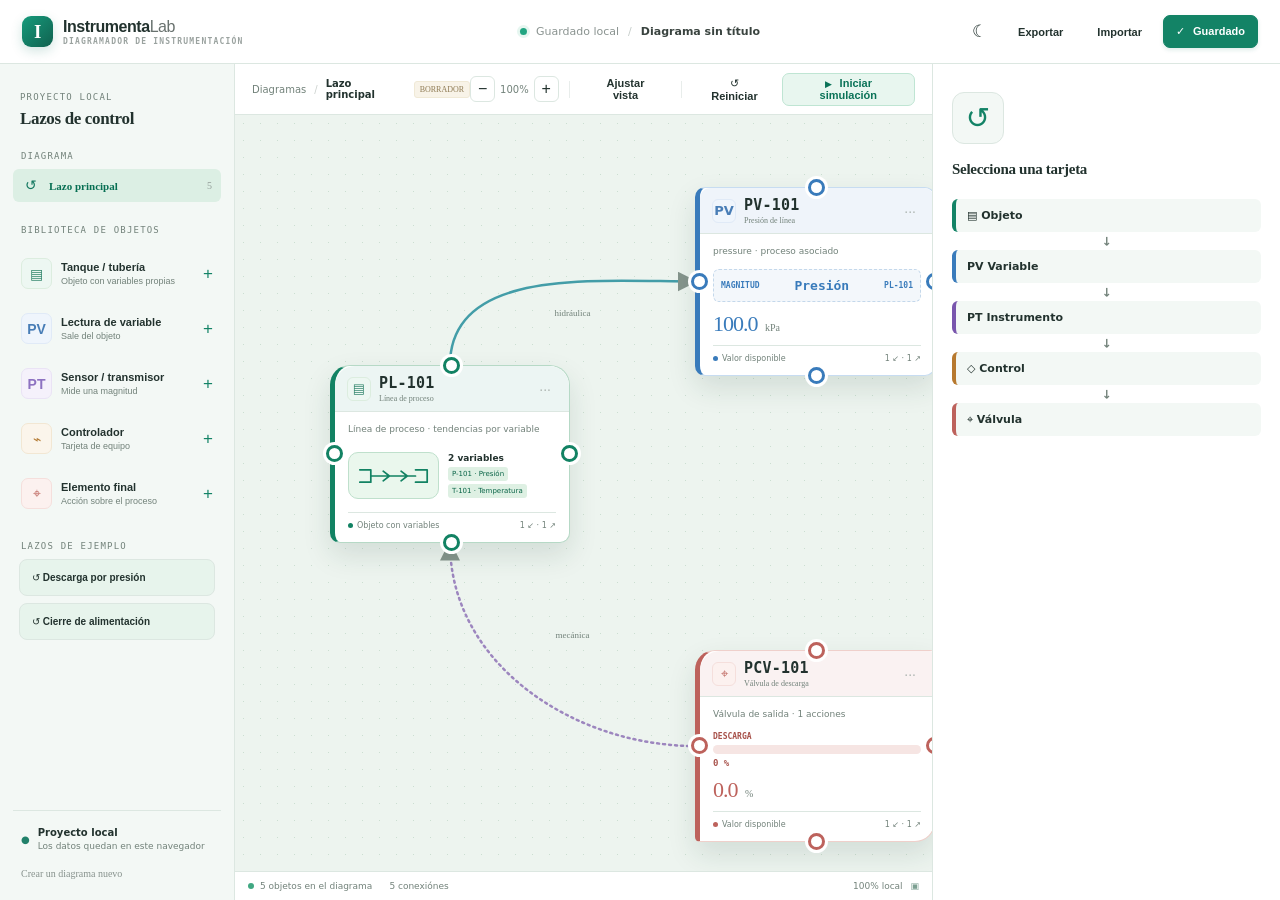
==== web/index.html @ 6bb3b136 "Prepare InstrumentaLab for hosted deployment" ====
<!doctype html>
<html lang="es">
<head>
  <meta charset="utf-8">
  <meta name="viewport" content="width=device-width, initial-scale=1">
  <title>InstrumentaLab · Diagrama de lazos</title>
  <link rel="stylesheet" href="./styles.css">
  <link rel="stylesheet" href="./redesign.css">
</head>
<body>
  <header class="topbar">
    <a class="brand" href="#" aria-label="InstrumentaLab inicio"><span class="brand-mark">I</span><span>Instrumenta<span class="brand-light">Lab</span><small>DIAGRAMADOR DE INSTRUMENTACIÓN</small></span></a>
    <div class="project-name"><span class="live-dot"></span><span id="save-state">Guardado local</span><span class="separator">/</span><strong>Diagrama sin título</strong></div>
    <div class="top-actions">
      <button class="button quiet theme-toggle" id="theme-toggle" type="button" aria-label="Activar modo oscuro" title="Cambiar tema">◐</button>
      <button class="button quiet" id="export-button" title="Descargar copia del diagrama">Exportar</button>
      <button class="button quiet" id="import-button">Importar</button>
      <button class="button primary" id="save-button"><span>✓</span> Guardado</button>
      <input id="import-file" type="file" accept="application/json" hidden>
    </div>
  </header>

  <main class="app-shell">
    <aside class="sidebar">
      <div class="sidebar-heading"><div><span class="eyebrow">PROYECTO LOCAL</span><h1>Lazos de control</h1></div></div>
      <div class="side-section"><div class="section-label">DIAGRAMA</div><div class="side-item active"><span class="side-icon diagram-icon">↺</span> Lazo principal <span class="item-count" id="node-count">5</span></div></div>
      <div class="side-section library-section"><div class="section-label">BIBLIOTECA DE OBJETOS</div>
        <button class="library-item" data-create="process"><span class="library-icon process-icon">▤</span><span><b>Tanque / tubería</b><small>Objeto con variables propias</small></span><span class="add-mark">+</span></button>
        <button class="library-item" data-create="variable"><span class="library-icon variable-icon">PV</span><span><b>Lectura de variable</b><small>Sale del objeto</small></span><span class="add-mark">+</span></button>
        <button class="library-item" data-create="instrument"><span class="library-icon instrument-icon">PT</span><span><b>Sensor / transmisor</b><small>Mide una magnitud</small></span><span class="add-mark">+</span></button>
        <button class="library-item" data-create="controller"><span class="library-icon controller-icon">⌁</span><span><b>Controlador</b><small>Tarjeta de equipo</small></span><span class="add-mark">+</span></button>
        <button class="library-item" data-create="final"><span class="library-icon final-icon">⌖</span><span><b>Elemento final</b><small>Acción sobre el proceso</small></span><span class="add-mark">+</span></button>
      </div>
      <div class="section-label examples-label">LAZOS DE EJEMPLO</div>
      <button id="add-pressure-example" class="button scenario-example">↺ Descarga por presión</button>
      <button id="add-inlet-example" class="button scenario-example">↺ Cierre de alimentación</button>
      <div class="sidebar-bottom"><div class="local-badge"><span>●</span><div><b>Proyecto local</b><small>Los datos quedan en este navegador</small></div></div><button id="clear-board" class="text-button">Crear un diagrama nuevo</button></div>
    </aside>

    <section class="workspace">
      <div class="workspace-bar"><div class="breadcrumb"><span>Diagramas</span><span class="crumb-sep">/</span><strong>Lazo principal</strong><span class="draft-pill">BORRADOR</span></div><div class="canvas-actions"><button id="zoom-out" class="icon-button" title="Alejar">−</button><span id="zoom-label">100%</span><button id="zoom-in" class="icon-button" title="Acercar">+</button><span class="toolbar-divider"></span><button id="fit-canvas" class="button quiet small">Ajustar vista</button><span class="toolbar-divider"></span><button id="reset-scenario" class="button quiet small" title="Reiniciar tendencias de variables">↺ Reiniciar</button><button id="simulate" class="button simulate"><span>▶</span> Iniciar simulación</button></div></div>
      <div class="canvas-viewport" id="viewport">
        <div class="canvas" id="canvas">
          <svg class="connections" id="connections" aria-label="Conexiones entre tarjetas"></svg>
          <div class="canvas-hint" id="canvas-hint"><span>＋</span><b>Crea un lazo de control</b><small>Conecta arrastrando entre puntos de cualquier lado.</small></div>
        </div>
      </div>
      <footer class="statusbar"><span><i class="status-led"></i><span id="status-message">Diagrama listo</span></span><span id="connection-count">0 conexiones</span><span class="status-right">100% local <span class="lock-icon">▣</span></span></footer>
    </section>

    <aside class="inspector" id="inspector">
      <div class="inspector-empty"><div class="inspector-art">↺</div><h2>Selecciona una tarjeta</h2><div class="inspector-flow"><span>▤ Objeto</span><b>→</b><span>PV Variable</span><b>→</b><span>PT Instrumento</span><b>→</b><span>◇ Control</span><b>→</b><span>⌖ Válvula</span></div></div>
    </aside>
  </main>
  <div class="toast" id="toast" role="status"></div>
  <dialog id="connection-dialog" class="connection-dialog"><form method="dialog"><div class="dialog-mark">↗</div><h2>Crear conexión</h2><p id="connection-route">Origen → destino</p><div id="connection-variable-group" hidden><label for="connection-variable">Variable del objeto</label><select id="connection-variable"></select></div><label for="connection-medium">Medio de conexión</label><select id="connection-medium"><option value="electrical">Eléctrica</option><option value="hydraulic">Hidráulica</option><option value="pneumatic">Neumática</option><option value="mechanical">Mecánica</option><option value="wireless">Inalámbrica</option></select><div class="dialog-actions"><button class="button quiet" value="cancel">Cancelar</button><button class="button primary" id="confirm-connection" value="connect">Conectar</button></div></form></dialog>
  <script src="./simulation.js" defer></script>
  <script src="./app.js" defer></script>
</body>
</html>
---- web/styles.css ----
:root{font-family:'DM Sans',Inter,system-ui,sans-serif;color:#202927;background:#f5f7f6;font-synthesis:none;text-rendering:optimizeLegibility;--ink:#202927;--muted:#78817e;--line:#e6eae8;--green:#0f806a;--soft:#eef6f3;--sidebar:258px;--inspector:302px}*{box-sizing:border-box}body{margin:0;min-width:960px;height:100vh;overflow:hidden}.topbar{height:62px;background:#fff;border-bottom:1px solid var(--line);display:flex;align-items:center;padding:0 22px;justify-content:space-between;position:relative;z-index:8}.brand{display:flex;align-items:center;gap:10px;color:var(--ink);text-decoration:none;font:800 16px Manrope,sans-serif;letter-spacing:-.45px}.brand-light{font-weight:500;color:#68716e}.brand small{display:block;color:#9aa29f;font:600 8px 'DM Mono',monospace;letter-spacing:1.2px;margin-top:1px}.brand-mark{height:31px;width:31px;border-radius:9px;background:#0d745f;color:white;display:grid;place-items:center;font:800 19px Manrope;box-shadow:0 4px 12px #0e745f30}.project-name{position:absolute;left:50%;transform:translateX(-50%);display:flex;align-items:center;gap:9px;color:#8a9390;font-size:12px}.project-name strong{font-weight:600;color:#39433f}.live-dot{width:7px;height:7px;border-radius:50%;background:#21a581;box-shadow:0 0 0 3px #e6f6f0}.separator{color:#c6cdca}.top-actions,.canvas-actions{display:flex;align-items:center;gap:8px}.button{height:33px;padding:0 12px;border:1px solid #e2e7e4;background:white;border-radius:7px;color:#4a5551;font:600 11px 'DM Sans',sans-serif;cursor:pointer;transition:.16s}.button:hover{border-color:#b8cbc4;background:#f8fbfa}.button.primary{color:white;background:#147a65;border-color:#147a65;box-shadow:0 2px 4px #147a6524}.button.primary:hover{background:#0e6e5a}.button.primary span{margin-right:5px}.button.quiet{background:transparent;border-color:transparent}.button.small{height:29px}.button.simulate{color:#11755f;background:#eef7f3;border-color:#dceee7}.button.simulate span{font-size:9px;margin-right:5px}.app-shell{height:calc(100vh - 62px);display:grid;grid-template-columns:var(--sidebar) minmax(420px,1fr) var(--inspector)}.sidebar{background:#fbfcfb;border-right:1px solid var(--line);display:flex;flex-direction:column;padding:21px 13px 14px;min-height:0}.sidebar-heading{display:flex;align-items:center;justify-content:space-between;padding:0 7px;margin-bottom:18px}.eyebrow,.section-label{font:500 9px 'DM Mono',monospace;letter-spacing:1.2px;color:#9aa39f}.sidebar-heading h1{font:700 15px Manrope;margin:5px 0 0;letter-spacing:-.35px}.icon-button{border:0;background:transparent;color:#87918d;width:28px;height:28px;border-radius:6px;cursor:pointer;font-size:17px;display:grid;place-items:center}.icon-button:hover{background:#eff3f1}.side-search{height:33px;border:1px solid #e9eeeb;border-radius:7px;color:#a0a8a5;display:flex;align-items:center;gap:8px;padding:0 9px;font-size:11px;margin:0 1px 22px}.side-search:first-letter{font-size:17px}.side-search kbd{margin-left:auto;font:9px 'DM Mono';border:1px solid #e9eeeb;background:white;border-radius:3px;padding:2px 4px}.side-section{margin-bottom:22px}.section-label{padding:0 8px;display:flex;justify-content:space-between;margin-bottom:8px}.side-item{height:33px;width:100%;text-align:left;border:0;border-radius:6px;background:transparent;color:#626c68;display:flex;align-items:center;gap:9px;padding:0 9px;font:500 11px 'DM Sans';cursor:pointer}.side-item.active{background:#edf5f2;color:#116e5c;font-weight:600}.side-icon{width:18px;text-align:center;font-size:14px;color:#95a09b}.side-item.active .side-icon{color:#147860}.item-count{margin-left:auto;color:#96a19c;font:10px 'DM Mono'}.library-section{margin-top:7px}.library-section .section-label{margin-bottom:11px}.library-item{height:49px;width:100%;padding:0 7px;display:flex;align-items:center;gap:9px;text-align:left;background:transparent;border:0;border-radius:7px;cursor:pointer;color:#303a36}.library-item:hover{background:#f0f5f2}.library-icon{width:29px;height:29px;display:grid;place-items:center;border:1px solid;border-radius:7px;font-size:14px}.process-icon{color:#33866d;background:#edf7f2;border-color:#dceddf}.variable-icon{color:#487db6;background:#eff5fc;border-color:#e0eaf7}.instrument-icon{color:#8d72c1;background:#f5f1fb;border-color:#eae3f5}.controller-icon{color:#b47b34;background:#fbf5eb;border-color:#f2e7d3}.final-icon{color:#c06b64;background:#fcf1ef;border-color:#f5dfdc}.library-item b{font-size:10px;font-weight:600;display:block}.library-item small{font-size:9px;color:#97a09d;display:block;margin-top:3px}.add-mark{margin-left:auto;font-size:17px;color:#a3aeaa;opacity:0}.library-item:hover .add-mark{opacity:1}.sidebar-bottom{margin-top:auto;border-top:1px solid #edf0ee;padding:13px 5px 0}.local-badge{display:flex;gap:8px;align-items:center;padding:3px 3px 10px;color:#21816a}.local-badge>span{font-size:10px}.local-badge b{display:block;color:#5d6863;font-size:10px}.local-badge small{display:block;color:#a0a9a5;font-size:9px;margin-top:3px}.text-button{background:transparent;border:0;color:#87928d;font:500 10px 'DM Sans';padding:7px 3px;cursor:pointer}.text-button:hover{color:#b6544a}.workspace{min-width:0;display:flex;flex-direction:column;overflow:hidden}.workspace-bar{height:48px;background:#fff;border-bottom:1px solid var(--line);display:flex;align-items:center;justify-content:space-between;padding:0 17px;flex-shrink:0}.breadcrumb{display:flex;align-items:center;gap:8px;color:#929c98;font-size:10px}.breadcrumb strong{color:#44504b;font-weight:600}.crumb-sep{color:#cbd1ce}.draft-pill{font:500 8px 'DM Mono';color:#8e7a53;background:#f8f3e8;border:1px solid #f0e9d6;border-radius:3px;padding:3px 5px;margin-left:2px}.canvas-actions{gap:5px;color:#727d78;font-size:10px}.canvas-actions .icon-button{height:26px;width:25px;border:1px solid #e9eeeb;font-size:16px}.toolbar-divider{height:17px;width:1px;background:#e8edeb;margin:0 5px}.canvas-viewport{flex:1;min-height:0;overflow:auto;background-color:#f5f7f6;background-image:radial-gradient(#dce3e0 .75px,transparent .75px);background-size:17px 17px}.canvas{width:1800px;height:1080px;position:relative;transform-origin:top left}.connections{position:absolute;inset:0;width:100%;height:100%;overflow:visible;pointer-events:none;z-index:1}.canvas-hint{position:absolute;left:50%;top:45%;transform:translate(-50%,-50%);display:none;flex-direction:column;align-items:center;color:#8c9792}.canvas-hint.visible{display:flex}.canvas-hint span{font-size:28px;margin-bottom:9px;color:#7cae9e}.canvas-hint b{font:600 13px Manrope;color:#54615b}.canvas-hint small{font-size:10px;margin-top:6px}.node{position:absolute;width:224px;background:#fff;border:1px solid #e1e8e4;border-radius:10px;box-shadow:0 4px 14px #223b3020;z-index:2;transition:box-shadow .15s,border-color .15s;user-select:none}.node:hover{box-shadow:0 8px 24px #223b3026}.node.selected{border-color:#19836b;box-shadow:0 0 0 2px #19836b21,0 7px 18px #223b3020}.node-header{height:41px;border-bottom:1px solid #eff2f0;display:flex;align-items:center;padding:0 11px;gap:8px;cursor:grab}.node-header:active{cursor:grabbing}.node-icon{height:24px;width:24px;border-radius:6px;display:grid;place-items:center;font-size:12px;border:1px solid}.node-title{min-width:0;flex:1}.node-title strong{font-size:10px;font-weight:700;display:block;overflow:hidden;text-overflow:ellipsis;white-space:nowrap;color:#34403a}.node-title small{font:8px 'DM Mono';color:#9ba5a1;display:block;margin-top:2px}.node-more{background:transparent;border:0;color:#adb5b1;cursor:pointer;font-size:14px}.node-body{padding:10px 12px 11px}.node-summary{font-size:9px;color:#79837e;line-height:1.5;min-height:15px}.node-value{font:500 19px 'DM Mono';letter-spacing:-1px;color:#25352f;margin:8px 0 2px}.node-value small{font:10px 'DM Sans';letter-spacing:0;color:#84908a;margin-left:3px}.node-meta{display:flex;justify-content:space-between;align-items:center;border-top:1px solid #f0f3f1;padding-top:8px;margin-top:8px;color:#9aa49f;font-size:8px}.node-state{display:flex;align-items:center;gap:4px}.node-state i{width:5px;height:5px;border-radius:50%;background:#31a580}.port-row{display:flex;justify-content:space-between;align-items:center;padding:7px 8px 8px;border-top:1px solid #eef1ef;background:#fbfcfb;border-radius:0 0 9px 9px}.port{position:relative;border:1px solid #dfe6e2;background:white;color:#78837d;border-radius:12px;height:20px;padding:0 7px;font:8px 'DM Mono';cursor:crosshair}.port:hover,.port.pending{border-color:#158168;color:#0f765f;background:#eef8f4}.port.in::before,.port.out::after{content:'';position:absolute;top:6px;height:6px;width:6px;border-radius:50%;background:#98aaa2}.port.in::before{left:-4px}.port.out::after{right:-4px}.node.process .node-icon,.node.process .node-icon{color:#33866d;background:#edf7f2;border-color:#dceddf}.node.variable .node-icon{color:#487db6;background:#eff5fc;border-color:#e0eaf7}.node.instrument .node-icon{color:#8d72c1;background:#f5f1fb;border-color:#eae3f5}.node.controller .node-icon{color:#b47b34;background:#fbf5eb;border-color:#f2e7d3}.node.final .node-icon{color:#c06b64;background:#fcf1ef;border-color:#f5dfdc}.edge{fill:none;stroke-width:2;opacity:.84;pointer-events:stroke;cursor:pointer}.edge:hover{stroke-width:3;opacity:1}.edge.electrical{stroke:#638ac0}.edge.hydraulic{stroke:#238d9b}.edge.pneumatic{stroke:#bd8a42;stroke-dasharray:7 4}.edge.mechanical{stroke:#8e72b6;stroke-dasharray:2 4;stroke-linecap:round}.edge.wireless{stroke:#43a779;stroke-dasharray:8 4}.edge-label{font:8px 'DM Mono';fill:#70807a;paint-order:stroke;stroke:#f5f7f6;stroke-width:5px;stroke-linejoin:round}.workspace .statusbar{height:27px;background:white;border-top:1px solid var(--line);display:flex;align-items:center;gap:17px;padding:0 13px;color:#929c98;font-size:9px;flex-shrink:0}.statusbar>span:first-child{display:flex;align-items:center;gap:6px}.status-led{height:6px;width:6px;background:#40a882;border-radius:50%}.status-right{margin-left:auto}.lock-icon{color:#7ca092;margin-left:5px}.inspector{background:#fff;border-left:1px solid var(--line);min-width:0;overflow:auto}.inspector-empty{padding:28px 20px}.inspector-art{width:47px;height:47px;border:1px solid #e5ece8;border-radius:12px;display:grid;place-items:center;color:#7eaa99;background:#f5faf7;font-size:23px}.inspector h2{font:700 15px Manrope;letter-spacing:-.3px;color:#35413b;margin:17px 0 7px}.inspector-empty p{font-size:10px;line-height:1.65;color:#929c97;margin:0}.inspector-note{margin-top:20px;background:#f6f8f6;border:1px solid #edf1ee;border-radius:7px;padding:10px;color:#838e88;font-size:9px;line-height:1.6}.inspector-note span{color:#558b78;margin-right:4px}.inspector-head{padding:17px 17px 12px;border-bottom:1px solid #edf0ee;display:flex;align-items:center;gap:9px}.inspector-head .node-icon{height:29px;width:29px}.inspector-head h2{font-size:12px;margin:0}.inspector-head small{font:8px 'DM Mono';color:#9ba5a1;display:block;margin-top:4px}.inspector-section{padding:14px 16px;border-bottom:1px solid #edf0ee}.inspector-label{font:500 9px 'DM Mono';color:#919b96;letter-spacing:.65px;text-transform:uppercase;margin-bottom:11px}.field{margin-bottom:10px}.field:last-child{margin-bottom:0}.field label{display:block;color:#66716c;font-size:9px;margin-bottom:5px}.field input,.field select{width:100%;height:31px;border:1px solid #e4e9e6;border-radius:6px;background:white;color:#3d4943;font:10px 'DM Sans';padding:0 8px;outline:none}.field input:focus,.field select:focus{border-color:#65a591;box-shadow:0 0 0 2px #65a59120}.field-row{display:grid;grid-template-columns:1fr 1fr;gap:8px}.field-help{font-size:8px;color:#9aa39f;margin-top:4px;line-height:1.5}.check-field{display:flex;align-items:flex-start;gap:7px;color:#65716b;font-size:9px;line-height:1.45}.check-field input{accent-color:#16806a;margin:1px 0 0}.inspector-connections{font-size:9px;color:#8a9590;line-height:1.8}.inspector-footer{padding:12px 16px;display:flex;gap:8px}.inspector-footer .button{flex:1}.button.danger{color:#b6534a}.calculated-box{background:#f2f8f5;border:1px solid #e1efe7;border-radius:7px;padding:9px;margin-top:9px}.calculated-box span{font-size:8px;color:#819087;display:block}.calculated-box b{font:500 12px 'DM Mono';color:#23765f;display:block;margin-top:4px}.connection-dialog{border:1px solid #e0e8e3;border-radius:12px;padding:0;width:min(360px,calc(100% - 28px));box-shadow:0 20px 80px #19382b44}.connection-dialog::backdrop{background:#182c2580;backdrop-filter:blur(2px)}.connection-dialog form{padding:22px}.dialog-mark{width:35px;height:35px;border-radius:9px;background:#edf7f2;color:#188067;display:grid;place-items:center;font-size:18px}.connection-dialog h2{font:700 16px Manrope;margin:13px 0 5px;color:#344039}.connection-dialog p{font-size:10px;line-height:1.5;color:#89938e;margin:0 0 16px}.connection-dialog label{display:block;font-size:9px;color:#69746e;margin-bottom:6px}.connection-dialog select{width:100%;height:34px;border:1px solid #e2e8e4;border-radius:6px;padding:0 9px;background:white;font:10px 'DM Sans';color:#38443e}.dialog-actions{display:flex;justify-content:flex-end;gap:7px;margin-top:18px}.toast{position:fixed;bottom:42px;left:50%;transform:translate(-50%,12px);background:#263a32;color:white;border-radius:7px;padding:9px 13px;font-size:10px;opacity:0;pointer-events:none;transition:.2s;z-index:20;box-shadow:0 5px 18px #132a2040}.toast.show{opacity:1;transform:translate(-50%,0)}
:root{--port-size:14px}.port-row{position:absolute;left:0;right:0;top:50%;height:0;padding:0;border:0;background:transparent;display:block}.port{position:absolute;top:calc(var(--port-size) / -2);width:var(--port-size);height:var(--port-size);padding:0;border-radius:50%;font-size:0;color:transparent;background:#fff;border:2px solid #a5b5ad}.port.in{left:calc(var(--port-size) / -2)}.port.out{right:calc(var(--port-size) / -2)}.port.in::before,.port.out::after{display:none}.port:hover,.port.pending{background:#eaf6f1;border-color:#168069;box-shadow:0 0 0 3px #16806920}
.scenario-example{display:block;width:calc(100% - 12px);margin:0 6px 12px;text-align:left;color:#126d5b;background:#eef7f3;border-color:#d7ebe2;font-size:10px}.scenario-example:hover{background:#e3f2eb}.inspector-section .inspector-label:not(:first-child){margin-top:14px}
---- web/redesign.css ----
:root {
  --sidebar: 235px;
  --inspector: 348px;
  --ink: #22322e;
  --muted: #72827a;
  --line: #dce7e1;
  --surface: #ffffff;
  --subtle: #f3f8f5;
  --canvas-bg: #edf4ef;
  --grid: #cbded1;
  --input: #ffffff;
  --accent: #138366;
  --shadow: 0 12px 28px #1b423120;
}

body { color: var(--ink); background: var(--canvas-bg); }
.topbar, .workspace-bar, .inspector, .workspace .statusbar { background: var(--surface); border-color: var(--line); }
.sidebar { background: var(--subtle); border-color: var(--line); }
.canvas-viewport {
  background-color: var(--canvas-bg);
  background-image: radial-gradient(var(--grid) .8px, transparent .8px);
}
.topbar { height: 64px; }
.app-shell { height: calc(100vh - 64px); }
.project-name { font-size: 11px; }
.brand-mark { background: linear-gradient(135deg,#169b7c,#11614f); }
.theme-toggle { width: 35px; padding: 0; font-size: 17px; }
.button, .canvas-actions .icon-button { color: var(--ink); background: var(--surface); border-color: var(--line); }
.button.quiet { background: transparent; }
.button:hover, .canvas-actions .icon-button:hover { background: var(--subtle); border-color: var(--accent); }
.button.primary { background: var(--accent); border-color: var(--accent); color: white; }
.button.simulate { background: #e8f6ef; border-color: #bfe5d3; color: #0a7257; }
.sidebar-heading { margin-bottom: 22px; }
.sidebar-heading h1 { font-size: 17px; }
.side-section { margin-bottom: 16px; }
.section-label, .eyebrow { color: var(--muted); }
.side-item { color: var(--ink); }
.side-item.active { background: #dcefe4; color: #076f53; }
.library-item { height: 55px; color: var(--ink); border: 1px solid transparent; }
.library-item:hover { background: var(--surface); border-color: var(--line); }
.library-item b { font-size: 11px; }
.library-item small { color: var(--muted); }
.library-icon { width: 31px; height: 31px; font-weight: 800; }
.add-mark { opacity: 1; color: var(--accent); }
.examples-label { margin-top: 4px; }
.scenario-example { height: 37px; margin-bottom: 7px; border-radius: 8px; background: #e7f4ec; }
.local-badge b, .breadcrumb strong { color: var(--ink); }
.local-badge small, .breadcrumb, .canvas-actions, .workspace .statusbar { color: var(--muted); }
.sidebar-bottom { border-color: var(--line); }
.workspace-bar { height: 51px; }
.workspace .statusbar { height: 29px; }

.node {
  width: 240px;
  background: var(--surface);
  border: 1px solid var(--card-border,#bdd6c7);
  border-left: 5px solid var(--card-accent,#138366);
  border-radius: 13px;
  box-shadow: var(--shadow);
  overflow: visible;
}
.node:hover { box-shadow: 0 15px 34px #1b423130; }
.node.selected { border-color: var(--card-accent); box-shadow: 0 0 0 3px color-mix(in srgb,var(--card-accent),transparent 78%),var(--shadow); }
.node.process { --card-accent:#128263; --card-border:#b6d9c6; border-radius: 20px 20px 10px 10px; }
.node.variable { --card-accent:#397bbb; --card-border:#c7dcf1; border-radius: 10px; }
.node.instrument { --card-accent:#7956ad; --card-border:#ddcff2; border-radius: 15px 15px 15px 4px; }
.node.controller { --card-accent:#b7792f; --card-border:#ecd6b6; border-radius: 6px; }
.node.final { --card-accent:#bd625c; --card-border:#efd0cb; border-radius: 20px 5px 20px 5px; }
.node-header { height: 46px; padding: 0 12px; border-color: var(--line); background: color-mix(in srgb,var(--card-accent),var(--surface) 92%); border-radius: inherit; border-bottom-left-radius: 0; border-bottom-right-radius: 0; }
.node-icon { color: var(--card-accent); border-color: color-mix(in srgb,var(--card-accent),transparent 75%); background: color-mix(in srgb,var(--card-accent),var(--surface) 89%); font-size: 13px; font-weight: 800; }
.node-title strong { color: var(--ink); font-size: 11px; }
.node-title small { color: var(--muted); font-size: 9px; }
.node-title strong { font: 800 15px 'DM Mono',monospace; letter-spacing: .2px; }
.node-title small { font-size: 8px; }
.node-body { padding: 11px 13px 12px; }
.node-summary { color: var(--muted); font-size: 9px; min-height: 15px; }
.node-value { color: var(--card-accent); font-size: 22px; margin: 9px 0 5px; }
.node-value small { color: var(--muted); font-size: 10px; }
.node.process.variables-mode .node-value { display: none; }
.node-meta { color: var(--muted); border-color: var(--line); font-size: 8px; }
.node-state i { background: var(--card-accent); }
.node-visual { margin-top: 9px; }
.process-visual { display: flex; align-items: center; gap: 9px; min-height: 57px; }
.process-art { width: 91px; min-width: 91px; height: 47px; border: 1px solid #bfe0cc; border-radius: 10px; background: #eaf7ed; display: grid; place-items: center; }
.process-art svg { width: 77px; height: 36px; fill: none; stroke: #128263; stroke-width: 2.5; stroke-linecap: round; stroke-linejoin: round; }
.process-inventory { min-width: 0; flex: 1; }
.process-inventory b { display: block; font-size: 9px; color: var(--ink); margin-bottom: 4px; }
.process-inventory div { display: flex; gap: 3px; flex-wrap: wrap; }
.process-inventory span { font-size: 7px; border-radius: 3px; color: #096447; background: #def0e3; padding: 3px 4px; }
.card-flow-label { min-height: 33px; border: 1px solid color-mix(in srgb,var(--card-accent),transparent 75%); background: color-mix(in srgb,var(--card-accent),var(--surface) 94%); border-radius: 6px; display: flex; align-items: center; justify-content: space-between; gap: 4px; padding: 0 7px; color: var(--card-accent); font: 700 8px 'DM Mono',monospace; }
.card-flow-label span { overflow: hidden; text-overflow: ellipsis; white-space: nowrap; }
.card-flow-label strong { font-size: 13px; }
.node.variable .card-flow-label { border-style: dashed; }
.node.controller .card-flow-label { border-radius: 2px; }
.valve-visual { display: grid; grid-template-columns: 1fr auto; gap: 4px 8px; color: #a75049; font: 700 8px 'DM Mono',monospace; }
.valve-visual b { font-size: 9px; }
.valve-track { grid-column: 1 / -1; height: 9px; border-radius: 8px; background: #f6e5e3; overflow: hidden; }
.valve-track i { display: block; height: 100%; border-radius: inherit; background: linear-gradient(90deg,#f4a197,#c25b55); }

.port-row { position: absolute; inset: 0; width: 100%; height: 100%; top: 0; border: 0; background: transparent; padding: 0; pointer-events: none; }
.port { position: absolute; width: 17px; height: 17px; top: auto; left: auto; right: auto; bottom: auto; padding: 0; border: 3px solid var(--card-accent); border-radius: 50%; background: var(--surface); pointer-events: auto; box-shadow: 0 0 0 3px var(--surface); color: transparent; }
.port.top { top: -9px; left: calc(50% - 9px); }
.port.right { right: -9px; top: calc(50% - 9px); }
.port.bottom { bottom: -9px; left: calc(50% - 9px); }
.port.left { left: -9px; top: calc(50% - 9px); }
.port:hover, .port.pending { background: var(--card-accent); border-color: var(--card-accent); box-shadow: 0 0 0 5px color-mix(in srgb,var(--card-accent),transparent 78%); }
.port.in::before,.port.out::after { display: none; }
.edge { stroke-width: 2.5; }
.edge:hover { stroke-width: 4; }
.connection-preview { stroke-dasharray: 5 4; opacity: .75; }
.edge-label { fill: var(--muted); stroke: var(--canvas-bg); font-size: 9px; }
.connections marker path { fill: var(--muted); }

.inspector { color: var(--ink); }
.inspector-empty { padding: 28px 19px; }
.inspector-art { width: 52px; height: 52px; font-size: 29px; color: var(--accent); background: var(--subtle); border-color: var(--line); }
.inspector h2 { color: var(--ink); }
.inspector-flow { display: flex; flex-direction: column; align-items: stretch; gap: 3px; margin-top: 21px; }
.inspector-flow span { display: block; padding: 10px 11px; border-left: 4px solid var(--accent); background: var(--subtle); border-radius: 6px; color: var(--ink); font-size: 11px; font-weight: 700; }
.inspector-flow span:nth-of-type(2) { border-color: #397bbb; }
.inspector-flow span:nth-of-type(3) { border-color: #7956ad; }
.inspector-flow span:nth-of-type(4) { border-color: #b7792f; }
.inspector-flow span:nth-of-type(5) { border-color: #bd625c; }
.inspector-flow b { font-size: 12px; color: var(--muted); text-align: center; transform: rotate(90deg); line-height: 12px; }
.inspector-head { border-color: var(--line); }
.inspector-head .node-icon { color: var(--accent); background: var(--subtle); border-color: var(--line); }
.inspector-head h2 { font-size: 13px; }
.inspector-head small { color: var(--muted); }
.inspector-head h2 { font: 800 17px 'DM Mono',monospace; letter-spacing: .3px; }
.inspector-menu { padding: 19px 16px; }
.inspector-menu-heading { color: var(--muted); font: 700 10px 'DM Mono',monospace; text-transform: uppercase; letter-spacing: .8px; margin-bottom: 13px; }
.inspector-menu-grid { display: grid; grid-template-columns: 1fr 1fr; gap: 9px; }
.section-tile { min-height: 74px; position: relative; display: grid; place-items: center; padding: 10px; border: 1px solid var(--line); border-radius: 12px; background: var(--subtle); color: var(--ink); cursor: pointer; }
.section-tile:hover,.section-tile:focus-visible { border-color: var(--accent); background: color-mix(in srgb,var(--accent),var(--surface) 91%); outline: none; transform: translateY(-1px); }
.section-tile-icon { display: grid; place-items: center; width: 43px; height: 43px; border: 1px solid color-mix(in srgb,var(--accent),transparent 65%); border-radius: 11px; color: var(--accent); background: var(--surface); font-size: 25px; }
.inspector-page-bar { height: 52px; display: flex; align-items: center; gap: 10px; border-bottom: 1px solid var(--line); padding: 0 16px; color: var(--ink); }
.inspector-page-bar strong { font-size: 12px; }
.back-button { width: 31px; height: 31px; border-radius: 8px; border: 1px solid var(--line); background: var(--subtle); color: var(--ink); font-size: 17px; cursor: pointer; }
.back-button:hover { border-color: var(--accent); color: var(--accent); }
.inspector-section { border-color: var(--line); padding: 17px 16px; }
.inspector-label { color: var(--accent); font-weight: 700; margin-bottom: 12px; }
.field label { color: var(--muted); font-size: 10px; }
.field input, .field select, .connection-dialog select { height: 34px; font-size: 11px; color: var(--ink); border-color: var(--line); background: var(--input); }
.field input:focus, .field select:focus { border-color: var(--accent); }
.field-help { display: none; }
.check-field { color: var(--ink); font-size: 10px; }
.inspector-connections { padding: 10px 12px; border: 1px solid var(--line); border-radius: 8px; background: var(--subtle); color: var(--ink); line-height: 2; }
.inspector-connections span { color: var(--muted); }
.inspector-footer { border-top: 1px solid var(--line); }
.calculated-box { background: var(--subtle); border-color: var(--line); }
.calculated-box span { color: var(--muted); }
.calculated-box b { color: var(--accent); font-size: 15px; }
.actuation-readout { display: block; margin-top: 7px; }
.source-badge { margin-top: 9px; padding: 8px 10px; border-radius: 6px; background: #e8f2fb; color: #27689f; font-size: 10px; font-weight: 700; }
.source-badge.warning { background: #fff0e5; color: #a25c24; }
.source-badge.muted { background: var(--subtle); color: var(--muted); }
.count-pill { padding: 2px 6px; border-radius: 12px; background: #d9eee2; color: #106c50; margin-left: 4px; }
.variable-add-grid { display: grid; grid-template-columns: 1fr 1fr; gap: 6px; margin-bottom: 12px; }
.variable-add { min-height: 34px; padding: 0 8px; border: 1px dashed #93c3aa; border-radius: 7px; background: #eff8f2; color: #126b50; font: 700 9px 'DM Sans',sans-serif; cursor: pointer; text-align: left; }
.variable-add:hover { background: #dff0e5; }
.inventory-empty { padding: 14px; border: 1px dashed var(--line); border-radius: 8px; color: var(--muted); font-size: 10px; text-align: center; }
.object-variable { border: 1px solid var(--line); border-radius: 9px; padding: 10px; margin-top: 9px; background: var(--surface); box-shadow: 0 2px 7px #153a2910; }
.object-variable-head { display: flex; gap: 5px; align-items: center; margin-bottom: 9px; }
.object-variable-head strong { font-size: 11px; margin-right: auto; }
.object-variable-reading { color: var(--accent); font: 700 9px 'DM Mono',monospace; }
.type-mark { width: 19px; height: 19px; border-radius: 5px; display: grid; place-items: center; color: white; background: #2a8d6d; font: 700 10px 'DM Mono',monospace; }
.type-mark.temperature { background: #ad6f37; }
.type-mark.flow { background: #5b78bd; }
.type-mark.level { background: #7463b5; }
.mini-action { border: 1px solid var(--line); background: var(--subtle); border-radius: 5px; color: var(--accent); width: 22px; height: 22px; cursor: pointer; }
.mini-action.remove { color: #bc625c; }
.object-variable .field { margin-bottom: 8px; }
.object-variable .field:last-child { margin-bottom: 0; }
.signal-map { display: flex; justify-content: space-between; gap: 6px; margin: 10px 0 14px; color: var(--muted); font: 700 9px 'DM Mono',monospace; }
.signal-map span { padding: 6px 7px; border: 1px solid var(--line); border-radius: 6px; background: var(--subtle); }
.action-row { padding: 11px; margin: 9px 0; border: 1px solid var(--line); border-radius: 10px; background: var(--subtle); }
.action-row .field:last-child { margin-bottom: 0; }
.action-head { display: flex; align-items: center; justify-content: space-between; margin-bottom: 11px; }
.action-head strong { color: var(--ink); font: 800 10px 'DM Mono',monospace; }
.add-action { width: 100%; min-height: 37px; margin-top: 8px; padding: 0 10px; border: 1px dashed var(--accent); border-radius: 8px; background: color-mix(in srgb,var(--accent),var(--surface) 92%); color: var(--accent); font: 700 11px 'DM Sans',sans-serif; cursor: pointer; }
.add-action:hover { background: color-mix(in srgb,var(--accent),var(--surface) 84%); }
.switch-section { background: color-mix(in srgb,#7b66bc,var(--surface) 96%); }
.switch-thresholds { display: grid; grid-template-columns: 1fr 1fr; gap: 7px; margin-top: 12px; }
.switch-limit { border: 1px solid var(--line); border-radius: 7px; background: var(--surface); padding: 8px; }
.switch-limit>span { display: block; margin-bottom: 7px; font: 800 11px 'DM Mono',monospace; }
.switch-limit.on>span { color: #178568; }
.switch-limit.off>span { color: #a25452; }
.connection-dialog { border-color: var(--line); background: var(--surface); color: var(--ink); }
.connection-dialog h2 { color: var(--ink); }
.connection-dialog p,.connection-dialog label { color: var(--muted); }

body[data-theme="dark"] {
  color-scheme: dark;
  --ink: #e4eee9;
  --muted: #9cb1a6;
  --line: #2c4338;
  --surface: #17261f;
  --subtle: #1b3025;
  --canvas-bg: #101c17;
  --grid: #294235;
  --input: #132119;
  --accent: #61cca0;
  --shadow: 0 12px 32px #0006;
}
body[data-theme="dark"] .brand, body[data-theme="dark"] .project-name strong,
body[data-theme="dark"] .breadcrumb strong { color: var(--ink); }
body[data-theme="dark"] .brand-light { color: #9bb6a8; }
body[data-theme="dark"] .project-name, body[data-theme="dark"] .brand small { color: var(--muted); }
body[data-theme="dark"] .button.simulate { background: #1c503c; border-color: #267956; color: #b4f0cd; }
body[data-theme="dark"] .side-item.active { background: #244d38; color: #a7ebc3; }
body[data-theme="dark"] .scenario-example { background: #214936; color: #b5e9c9; border-color: #32694a; }
body[data-theme="dark"] .node.process { --card-accent:#65c998; --card-border:#35654d; }
body[data-theme="dark"] .node.variable { --card-accent:#8cbcf1; --card-border:#375b81; }
body[data-theme="dark"] .node.instrument { --card-accent:#bca2ed; --card-border:#5c4a78; }
body[data-theme="dark"] .node.controller { --card-accent:#e3b467; --card-border:#755b35; }
body[data-theme="dark"] .node.final { --card-accent:#f0978f; --card-border:#80504d; }
body[data-theme="dark"] .node .node-icon { color: var(--card-accent); background: color-mix(in srgb,var(--card-accent),var(--surface) 87%); border-color: var(--card-border); }
body[data-theme="dark"] .library-icon { background: #20342a; border-color: #365849; }
body[data-theme="dark"] .process-art { background: #1f5139; border-color: #367253; }
body[data-theme="dark"] .process-art svg { stroke: #a4e6bb; }
body[data-theme="dark"] .process-inventory span { background: #214c35; color: #b8ecc8; }
body[data-theme="dark"] .node-value { color: var(--card-accent); }
body[data-theme="dark"] .valve-track { background: #613c3a; }
body[data-theme="dark"] .source-badge { background: #203b56; color: #9bc8ed; }
body[data-theme="dark"] .source-badge.warning { background: #503a24; color: #f0bf86; }
body[data-theme="dark"] .variable-add { background: #1c4430; border-color: #3a7c53; color: #b2e9c3; }
body[data-theme="dark"] .type-mark { color: #fff; }
body[data-theme="dark"] .count-pill { background: #26533a; color: #b4eccb; }
body[data-theme="dark"] .connection-dialog::backdrop { background: #050b09ab; }

@media(max-width:1100px) {
  :root { --sidebar: 203px; --inspector: 310px; }
  .project-name { display: none; }
  .library-item { gap: 6px; }
  .library-item small { font-size: 8px; }
}
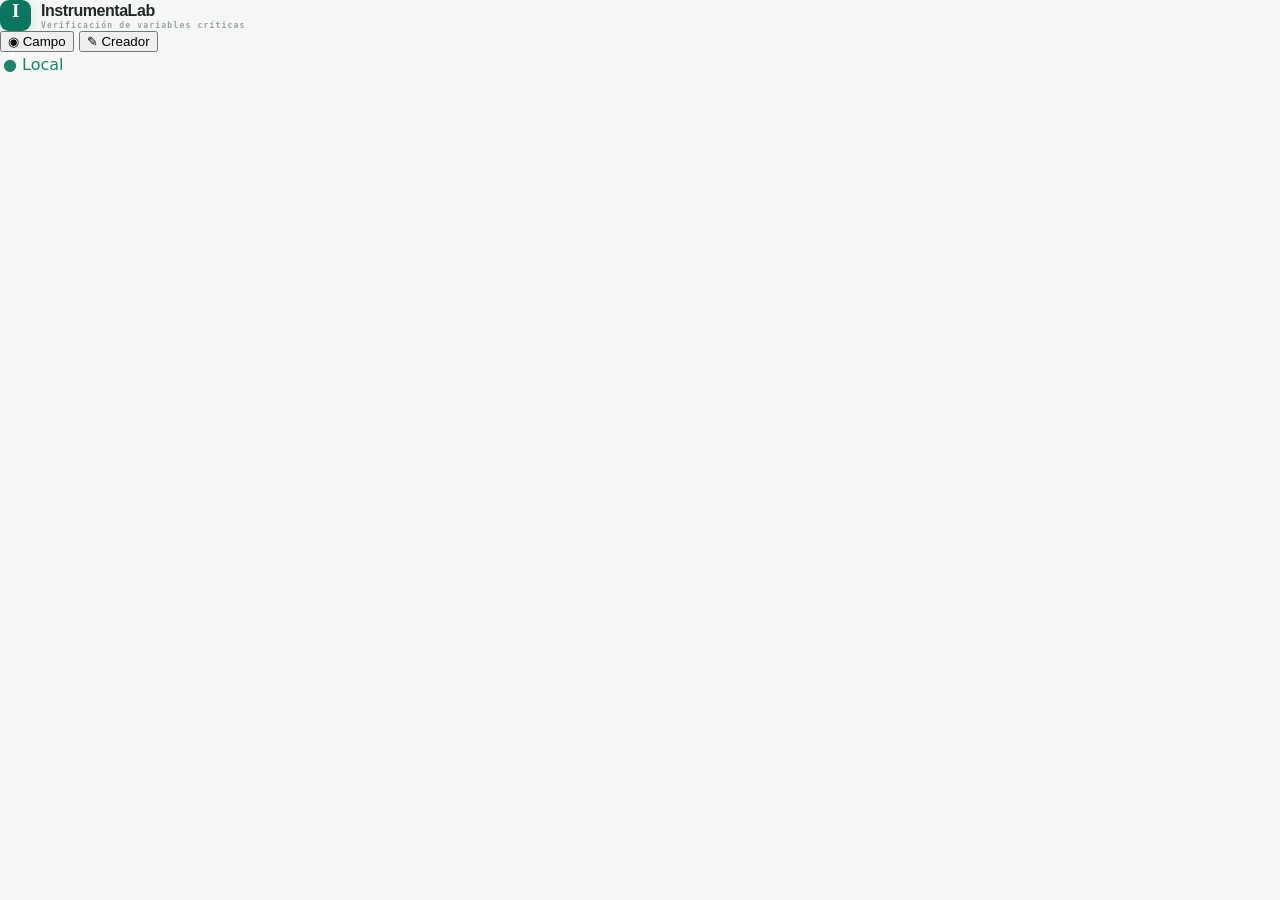
==== commit ae1dea19: "Update Site source" ====
--- a/web/index.html
+++ b/web/index.html
@@ -3,58 +3,22 @@
 <head>
   <meta charset="utf-8">
   <meta name="viewport" content="width=device-width, initial-scale=1">
-  <title>InstrumentaLab · Diagrama de lazos</title>
-  <link rel="stylesheet" href="./styles.css">
-  <link rel="stylesheet" href="./redesign.css">
+  <meta name="theme-color" content="#102a3a">
+  <title>InstrumentaLab · Verificación en campo</title>
+  <link rel="stylesheet" href="styles.css">
 </head>
 <body>
-  <header class="topbar">
-    <a class="brand" href="#" aria-label="InstrumentaLab inicio"><span class="brand-mark">I</span><span>Instrumenta<span class="brand-light">Lab</span><small>DIAGRAMADOR DE INSTRUMENTACIÓN</small></span></a>
-    <div class="project-name"><span class="live-dot"></span><span id="save-state">Guardado local</span><span class="separator">/</span><strong>Diagrama sin título</strong></div>
-    <div class="top-actions">
-      <button class="button quiet theme-toggle" id="theme-toggle" type="button" aria-label="Activar modo oscuro" title="Cambiar tema">◐</button>
-      <button class="button quiet" id="export-button" title="Descargar copia del diagrama">Exportar</button>
-      <button class="button quiet" id="import-button">Importar</button>
-      <button class="button primary" id="save-button"><span>✓</span> Guardado</button>
-      <input id="import-file" type="file" accept="application/json" hidden>
-    </div>
+  <header class="app-header">
+    <div class="brand"><span class="brand-mark" aria-hidden="true">I<span>·</span>L</span><span><strong>InstrumentaLab</strong><small>Verificación de variables críticas</small></span></div>
+    <nav class="mode-tabs" aria-label="Modo de trabajo">
+      <button type="button" data-action="mode-field" id="tab-field">◉ <span>Campo</span></button>
+      <button type="button" data-action="mode-creator" id="tab-creator">✎ <span>Creador</span></button>
+    </nav>
+    <span class="local-badge">● Local</span>
   </header>
-
-  <main class="app-shell">
-    <aside class="sidebar">
-      <div class="sidebar-heading"><div><span class="eyebrow">PROYECTO LOCAL</span><h1>Lazos de control</h1></div></div>
-      <div class="side-section"><div class="section-label">DIAGRAMA</div><div class="side-item active"><span class="side-icon diagram-icon">↺</span> Lazo principal <span class="item-count" id="node-count">5</span></div></div>
-      <div class="side-section library-section"><div class="section-label">BIBLIOTECA DE OBJETOS</div>
-        <button class="library-item" data-create="process"><span class="library-icon process-icon">▤</span><span><b>Tanque / tubería</b><small>Objeto con variables propias</small></span><span class="add-mark">+</span></button>
-        <button class="library-item" data-create="variable"><span class="library-icon variable-icon">PV</span><span><b>Lectura de variable</b><small>Sale del objeto</small></span><span class="add-mark">+</span></button>
-        <button class="library-item" data-create="instrument"><span class="library-icon instrument-icon">PT</span><span><b>Sensor / transmisor</b><small>Mide una magnitud</small></span><span class="add-mark">+</span></button>
-        <button class="library-item" data-create="controller"><span class="library-icon controller-icon">⌁</span><span><b>Controlador</b><small>Tarjeta de equipo</small></span><span class="add-mark">+</span></button>
-        <button class="library-item" data-create="final"><span class="library-icon final-icon">⌖</span><span><b>Elemento final</b><small>Acción sobre el proceso</small></span><span class="add-mark">+</span></button>
-      </div>
-      <div class="section-label examples-label">LAZOS DE EJEMPLO</div>
-      <button id="add-pressure-example" class="button scenario-example">↺ Descarga por presión</button>
-      <button id="add-inlet-example" class="button scenario-example">↺ Cierre de alimentación</button>
-      <div class="sidebar-bottom"><div class="local-badge"><span>●</span><div><b>Proyecto local</b><small>Los datos quedan en este navegador</small></div></div><button id="clear-board" class="text-button">Crear un diagrama nuevo</button></div>
-    </aside>
-
-    <section class="workspace">
-      <div class="workspace-bar"><div class="breadcrumb"><span>Diagramas</span><span class="crumb-sep">/</span><strong>Lazo principal</strong><span class="draft-pill">BORRADOR</span></div><div class="canvas-actions"><button id="zoom-out" class="icon-button" title="Alejar">−</button><span id="zoom-label">100%</span><button id="zoom-in" class="icon-button" title="Acercar">+</button><span class="toolbar-divider"></span><button id="fit-canvas" class="button quiet small">Ajustar vista</button><span class="toolbar-divider"></span><button id="reset-scenario" class="button quiet small" title="Reiniciar tendencias de variables">↺ Reiniciar</button><button id="simulate" class="button simulate"><span>▶</span> Iniciar simulación</button></div></div>
-      <div class="canvas-viewport" id="viewport">
-        <div class="canvas" id="canvas">
-          <svg class="connections" id="connections" aria-label="Conexiones entre tarjetas"></svg>
-          <div class="canvas-hint" id="canvas-hint"><span>＋</span><b>Crea un lazo de control</b><small>Conecta arrastrando entre puntos de cualquier lado.</small></div>
-        </div>
-      </div>
-      <footer class="statusbar"><span><i class="status-led"></i><span id="status-message">Diagrama listo</span></span><span id="connection-count">0 conexiones</span><span class="status-right">100% local <span class="lock-icon">▣</span></span></footer>
-    </section>
-
-    <aside class="inspector" id="inspector">
-      <div class="inspector-empty"><div class="inspector-art">↺</div><h2>Selecciona una tarjeta</h2><div class="inspector-flow"><span>▤ Objeto</span><b>→</b><span>PV Variable</span><b>→</b><span>PT Instrumento</span><b>→</b><span>◇ Control</span><b>→</b><span>⌖ Válvula</span></div></div>
-    </aside>
-  </main>
-  <div class="toast" id="toast" role="status"></div>
-  <dialog id="connection-dialog" class="connection-dialog"><form method="dialog"><div class="dialog-mark">↗</div><h2>Crear conexión</h2><p id="connection-route">Origen → destino</p><div id="connection-variable-group" hidden><label for="connection-variable">Variable del objeto</label><select id="connection-variable"></select></div><label for="connection-medium">Medio de conexión</label><select id="connection-medium"><option value="electrical">Eléctrica</option><option value="hydraulic">Hidráulica</option><option value="pneumatic">Neumática</option><option value="mechanical">Mecánica</option><option value="wireless">Inalámbrica</option></select><div class="dialog-actions"><button class="button quiet" value="cancel">Cancelar</button><button class="button primary" id="confirm-connection" value="connect">Conectar</button></div></form></dialog>
-  <script src="./simulation.js" defer></script>
-  <script src="./app.js" defer></script>
+  <main id="app"></main>
+  <div id="toast" role="status" aria-live="polite"></div>
+  <script src="diagnostics.js"></script>
+  <script src="app.js"></script>
 </body>
 </html>
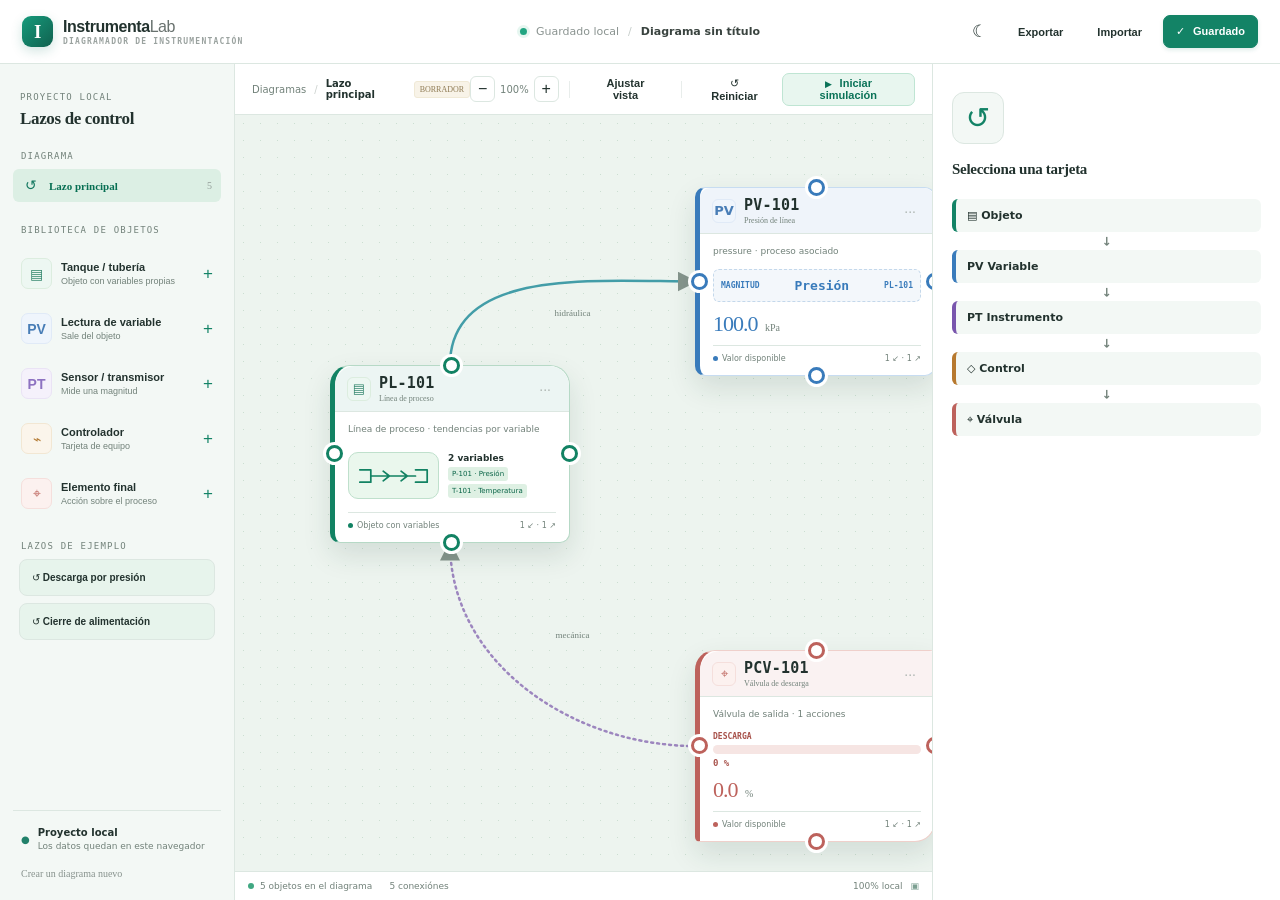
==== commit d9b69dbb: "Restore web editor after source sync" ====
--- a/web/index.html
+++ b/web/index.html
@@ -3,22 +3,58 @@
 <head>
   <meta charset="utf-8">
   <meta name="viewport" content="width=device-width, initial-scale=1">
-  <meta name="theme-color" content="#102a3a">
-  <title>InstrumentaLab · Verificación en campo</title>
-  <link rel="stylesheet" href="styles.css">
+  <title>InstrumentaLab · Diagrama de lazos</title>
+  <link rel="stylesheet" href="./styles.css">
+  <link rel="stylesheet" href="./redesign.css">
 </head>
 <body>
-  <header class="app-header">
-    <div class="brand"><span class="brand-mark" aria-hidden="true">I<span>·</span>L</span><span><strong>InstrumentaLab</strong><small>Verificación de variables críticas</small></span></div>
-    <nav class="mode-tabs" aria-label="Modo de trabajo">
-      <button type="button" data-action="mode-field" id="tab-field">◉ <span>Campo</span></button>
-      <button type="button" data-action="mode-creator" id="tab-creator">✎ <span>Creador</span></button>
-    </nav>
-    <span class="local-badge">● Local</span>
+  <header class="topbar">
+    <a class="brand" href="#" aria-label="InstrumentaLab inicio"><span class="brand-mark">I</span><span>Instrumenta<span class="brand-light">Lab</span><small>DIAGRAMADOR DE INSTRUMENTACIÓN</small></span></a>
+    <div class="project-name"><span class="live-dot"></span><span id="save-state">Guardado local</span><span class="separator">/</span><strong>Diagrama sin título</strong></div>
+    <div class="top-actions">
+      <button class="button quiet theme-toggle" id="theme-toggle" type="button" aria-label="Activar modo oscuro" title="Cambiar tema">◐</button>
+      <button class="button quiet" id="export-button" title="Descargar copia del diagrama">Exportar</button>
+      <button class="button quiet" id="import-button">Importar</button>
+      <button class="button primary" id="save-button"><span>✓</span> Guardado</button>
+      <input id="import-file" type="file" accept="application/json" hidden>
+    </div>
   </header>
-  <main id="app"></main>
-  <div id="toast" role="status" aria-live="polite"></div>
-  <script src="diagnostics.js"></script>
-  <script src="app.js"></script>
+
+  <main class="app-shell">
+    <aside class="sidebar">
+      <div class="sidebar-heading"><div><span class="eyebrow">PROYECTO LOCAL</span><h1>Lazos de control</h1></div></div>
+      <div class="side-section"><div class="section-label">DIAGRAMA</div><div class="side-item active"><span class="side-icon diagram-icon">↺</span> Lazo principal <span class="item-count" id="node-count">5</span></div></div>
+      <div class="side-section library-section"><div class="section-label">BIBLIOTECA DE OBJETOS</div>
+        <button class="library-item" data-create="process"><span class="library-icon process-icon">▤</span><span><b>Tanque / tubería</b><small>Objeto con variables propias</small></span><span class="add-mark">+</span></button>
+        <button class="library-item" data-create="variable"><span class="library-icon variable-icon">PV</span><span><b>Lectura de variable</b><small>Sale del objeto</small></span><span class="add-mark">+</span></button>
+        <button class="library-item" data-create="instrument"><span class="library-icon instrument-icon">PT</span><span><b>Sensor / transmisor</b><small>Mide una magnitud</small></span><span class="add-mark">+</span></button>
+        <button class="library-item" data-create="controller"><span class="library-icon controller-icon">⌁</span><span><b>Controlador</b><small>Tarjeta de equipo</small></span><span class="add-mark">+</span></button>
+        <button class="library-item" data-create="final"><span class="library-icon final-icon">⌖</span><span><b>Elemento final</b><small>Acción sobre el proceso</small></span><span class="add-mark">+</span></button>
+      </div>
+      <div class="section-label examples-label">LAZOS DE EJEMPLO</div>
+      <button id="add-pressure-example" class="button scenario-example">↺ Descarga por presión</button>
+      <button id="add-inlet-example" class="button scenario-example">↺ Cierre de alimentación</button>
+      <div class="sidebar-bottom"><div class="local-badge"><span>●</span><div><b>Proyecto local</b><small>Los datos quedan en este navegador</small></div></div><button id="clear-board" class="text-button">Crear un diagrama nuevo</button></div>
+    </aside>
+
+    <section class="workspace">
+      <div class="workspace-bar"><div class="breadcrumb"><span>Diagramas</span><span class="crumb-sep">/</span><strong>Lazo principal</strong><span class="draft-pill">BORRADOR</span></div><div class="canvas-actions"><button id="zoom-out" class="icon-button" title="Alejar">−</button><span id="zoom-label">100%</span><button id="zoom-in" class="icon-button" title="Acercar">+</button><span class="toolbar-divider"></span><button id="fit-canvas" class="button quiet small">Ajustar vista</button><span class="toolbar-divider"></span><button id="reset-scenario" class="button quiet small" title="Reiniciar tendencias de variables">↺ Reiniciar</button><button id="simulate" class="button simulate"><span>▶</span> Iniciar simulación</button></div></div>
+      <div class="canvas-viewport" id="viewport">
+        <div class="canvas" id="canvas">
+          <svg class="connections" id="connections" aria-label="Conexiones entre tarjetas"></svg>
+          <div class="canvas-hint" id="canvas-hint"><span>＋</span><b>Crea un lazo de control</b><small>Conecta arrastrando entre puntos de cualquier lado.</small></div>
+        </div>
+      </div>
+      <footer class="statusbar"><span><i class="status-led"></i><span id="status-message">Diagrama listo</span></span><span id="connection-count">0 conexiones</span><span class="status-right">100% local <span class="lock-icon">▣</span></span></footer>
+    </section>
+
+    <aside class="inspector" id="inspector">
+      <div class="inspector-empty"><div class="inspector-art">↺</div><h2>Selecciona una tarjeta</h2><div class="inspector-flow"><span>▤ Objeto</span><b>→</b><span>PV Variable</span><b>→</b><span>PT Instrumento</span><b>→</b><span>◇ Control</span><b>→</b><span>⌖ Válvula</span></div></div>
+    </aside>
+  </main>
+  <div class="toast" id="toast" role="status"></div>
+  <dialog id="connection-dialog" class="connection-dialog"><form method="dialog"><div class="dialog-mark">↗</div><h2>Crear conexión</h2><p id="connection-route">Origen → destino</p><div id="connection-variable-group" hidden><label for="connection-variable">Variable del objeto</label><select id="connection-variable"></select></div><label for="connection-medium">Medio de conexión</label><select id="connection-medium"><option value="electrical">Eléctrica</option><option value="hydraulic">Hidráulica</option><option value="pneumatic">Neumática</option><option value="mechanical">Mecánica</option><option value="wireless">Inalámbrica</option></select><div class="dialog-actions"><button class="button quiet" value="cancel">Cancelar</button><button class="button primary" id="confirm-connection" value="connect">Conectar</button></div></form></dialog>
+  <script src="./simulation.js" defer></script>
+  <script src="./app.js" defer></script>
 </body>
 </html>
--- a/web/redesign.css
+++ b/web/redesign.css
@@ -0,0 +1,236 @@
+:root {
+  --sidebar: 235px;
+  --inspector: 348px;
+  --ink: #22322e;
+  --muted: #72827a;
+  --line: #dce7e1;
+  --surface: #ffffff;
+  --subtle: #f3f8f5;
+  --canvas-bg: #edf4ef;
+  --grid: #cbded1;
+  --input: #ffffff;
+  --accent: #138366;
+  --shadow: 0 12px 28px #1b423120;
+}
+
+body { color: var(--ink); background: var(--canvas-bg); }
+.topbar, .workspace-bar, .inspector, .workspace .statusbar { background: var(--surface); border-color: var(--line); }
+.sidebar { background: var(--subtle); border-color: var(--line); }
+.canvas-viewport {
+  background-color: var(--canvas-bg);
+  background-image: radial-gradient(var(--grid) .8px, transparent .8px);
+}
+.topbar { height: 64px; }
+.app-shell { height: calc(100vh - 64px); }
+.project-name { font-size: 11px; }
+.brand-mark { background: linear-gradient(135deg,#169b7c,#11614f); }
+.theme-toggle { width: 35px; padding: 0; font-size: 17px; }
+.button, .canvas-actions .icon-button { color: var(--ink); background: var(--surface); border-color: var(--line); }
+.button.quiet { background: transparent; }
+.button:hover, .canvas-actions .icon-button:hover { background: var(--subtle); border-color: var(--accent); }
+.button.primary { background: var(--accent); border-color: var(--accent); color: white; }
+.button.simulate { background: #e8f6ef; border-color: #bfe5d3; color: #0a7257; }
+.sidebar-heading { margin-bottom: 22px; }
+.sidebar-heading h1 { font-size: 17px; }
+.side-section { margin-bottom: 16px; }
+.section-label, .eyebrow { color: var(--muted); }
+.side-item { color: var(--ink); }
+.side-item.active { background: #dcefe4; color: #076f53; }
+.library-item { height: 55px; color: var(--ink); border: 1px solid transparent; }
+.library-item:hover { background: var(--surface); border-color: var(--line); }
+.library-item b { font-size: 11px; }
+.library-item small { color: var(--muted); }
+.library-icon { width: 31px; height: 31px; font-weight: 800; }
+.add-mark { opacity: 1; color: var(--accent); }
+.examples-label { margin-top: 4px; }
+.scenario-example { height: 37px; margin-bottom: 7px; border-radius: 8px; background: #e7f4ec; }
+.local-badge b, .breadcrumb strong { color: var(--ink); }
+.local-badge small, .breadcrumb, .canvas-actions, .workspace .statusbar { color: var(--muted); }
+.sidebar-bottom { border-color: var(--line); }
+.workspace-bar { height: 51px; }
+.workspace .statusbar { height: 29px; }
+
+.node {
+  width: 240px;
+  background: var(--surface);
+  border: 1px solid var(--card-border,#bdd6c7);
+  border-left: 5px solid var(--card-accent,#138366);
+  border-radius: 13px;
+  box-shadow: var(--shadow);
+  overflow: visible;
+}
+.node:hover { box-shadow: 0 15px 34px #1b423130; }
+.node.selected { border-color: var(--card-accent); box-shadow: 0 0 0 3px color-mix(in srgb,var(--card-accent),transparent 78%),var(--shadow); }
+.node.process { --card-accent:#128263; --card-border:#b6d9c6; border-radius: 20px 20px 10px 10px; }
+.node.variable { --card-accent:#397bbb; --card-border:#c7dcf1; border-radius: 10px; }
+.node.instrument { --card-accent:#7956ad; --card-border:#ddcff2; border-radius: 15px 15px 15px 4px; }
+.node.controller { --card-accent:#b7792f; --card-border:#ecd6b6; border-radius: 6px; }
+.node.final { --card-accent:#bd625c; --card-border:#efd0cb; border-radius: 20px 5px 20px 5px; }
+.node-header { height: 46px; padding: 0 12px; border-color: var(--line); background: color-mix(in srgb,var(--card-accent),var(--surface) 92%); border-radius: inherit; border-bottom-left-radius: 0; border-bottom-right-radius: 0; }
+.node-icon { color: var(--card-accent); border-color: color-mix(in srgb,var(--card-accent),transparent 75%); background: color-mix(in srgb,var(--card-accent),var(--surface) 89%); font-size: 13px; font-weight: 800; }
+.node-title strong { color: var(--ink); font-size: 11px; }
+.node-title small { color: var(--muted); font-size: 9px; }
+.node-title strong { font: 800 15px 'DM Mono',monospace; letter-spacing: .2px; }
+.node-title small { font-size: 8px; }
+.node-body { padding: 11px 13px 12px; }
+.node-summary { color: var(--muted); font-size: 9px; min-height: 15px; }
+.node-value { color: var(--card-accent); font-size: 22px; margin: 9px 0 5px; }
+.node-value small { color: var(--muted); font-size: 10px; }
+.node.process.variables-mode .node-value { display: none; }
+.node-meta { color: var(--muted); border-color: var(--line); font-size: 8px; }
+.node-state i { background: var(--card-accent); }
+.node-visual { margin-top: 9px; }
+.process-visual { display: flex; align-items: center; gap: 9px; min-height: 57px; }
+.process-art { width: 91px; min-width: 91px; height: 47px; border: 1px solid #bfe0cc; border-radius: 10px; background: #eaf7ed; display: grid; place-items: center; }
+.process-art svg { width: 77px; height: 36px; fill: none; stroke: #128263; stroke-width: 2.5; stroke-linecap: round; stroke-linejoin: round; }
+.process-inventory { min-width: 0; flex: 1; }
+.process-inventory b { display: block; font-size: 9px; color: var(--ink); margin-bottom: 4px; }
+.process-inventory div { display: flex; gap: 3px; flex-wrap: wrap; }
+.process-inventory span { font-size: 7px; border-radius: 3px; color: #096447; background: #def0e3; padding: 3px 4px; }
+.card-flow-label { min-height: 33px; border: 1px solid color-mix(in srgb,var(--card-accent),transparent 75%); background: color-mix(in srgb,var(--card-accent),var(--surface) 94%); border-radius: 6px; display: flex; align-items: center; justify-content: space-between; gap: 4px; padding: 0 7px; color: var(--card-accent); font: 700 8px 'DM Mono',monospace; }
+.card-flow-label span { overflow: hidden; text-overflow: ellipsis; white-space: nowrap; }
+.card-flow-label strong { font-size: 13px; }
+.node.variable .card-flow-label { border-style: dashed; }
+.node.controller .card-flow-label { border-radius: 2px; }
+.valve-visual { display: grid; grid-template-columns: 1fr auto; gap: 4px 8px; color: #a75049; font: 700 8px 'DM Mono',monospace; }
+.valve-visual b { font-size: 9px; }
+.valve-track { grid-column: 1 / -1; height: 9px; border-radius: 8px; background: #f6e5e3; overflow: hidden; }
+.valve-track i { display: block; height: 100%; border-radius: inherit; background: linear-gradient(90deg,#f4a197,#c25b55); }
+
+.port-row { position: absolute; inset: 0; width: 100%; height: 100%; top: 0; border: 0; background: transparent; padding: 0; pointer-events: none; }
+.port { position: absolute; width: 17px; height: 17px; top: auto; left: auto; right: auto; bottom: auto; padding: 0; border: 3px solid var(--card-accent); border-radius: 50%; background: var(--surface); pointer-events: auto; box-shadow: 0 0 0 3px var(--surface); color: transparent; }
+.port.top { top: -9px; left: calc(50% - 9px); }
+.port.right { right: -9px; top: calc(50% - 9px); }
+.port.bottom { bottom: -9px; left: calc(50% - 9px); }
+.port.left { left: -9px; top: calc(50% - 9px); }
+.port:hover, .port.pending { background: var(--card-accent); border-color: var(--card-accent); box-shadow: 0 0 0 5px color-mix(in srgb,var(--card-accent),transparent 78%); }
+.port.in::before,.port.out::after { display: none; }
+.edge { stroke-width: 2.5; }
+.edge:hover { stroke-width: 4; }
+.connection-preview { stroke-dasharray: 5 4; opacity: .75; }
+.edge-label { fill: var(--muted); stroke: var(--canvas-bg); font-size: 9px; }
+.connections marker path { fill: var(--muted); }
+
+.inspector { color: var(--ink); }
+.inspector-empty { padding: 28px 19px; }
+.inspector-art { width: 52px; height: 52px; font-size: 29px; color: var(--accent); background: var(--subtle); border-color: var(--line); }
+.inspector h2 { color: var(--ink); }
+.inspector-flow { display: flex; flex-direction: column; align-items: stretch; gap: 3px; margin-top: 21px; }
+.inspector-flow span { display: block; padding: 10px 11px; border-left: 4px solid var(--accent); background: var(--subtle); border-radius: 6px; color: var(--ink); font-size: 11px; font-weight: 700; }
+.inspector-flow span:nth-of-type(2) { border-color: #397bbb; }
+.inspector-flow span:nth-of-type(3) { border-color: #7956ad; }
+.inspector-flow span:nth-of-type(4) { border-color: #b7792f; }
+.inspector-flow span:nth-of-type(5) { border-color: #bd625c; }
+.inspector-flow b { font-size: 12px; color: var(--muted); text-align: center; transform: rotate(90deg); line-height: 12px; }
+.inspector-head { border-color: var(--line); }
+.inspector-head .node-icon { color: var(--accent); background: var(--subtle); border-color: var(--line); }
+.inspector-head h2 { font-size: 13px; }
+.inspector-head small { color: var(--muted); }
+.inspector-head h2 { font: 800 17px 'DM Mono',monospace; letter-spacing: .3px; }
+.inspector-menu { padding: 19px 16px; }
+.inspector-menu-heading { color: var(--muted); font: 700 10px 'DM Mono',monospace; text-transform: uppercase; letter-spacing: .8px; margin-bottom: 13px; }
+.inspector-menu-grid { display: grid; grid-template-columns: 1fr 1fr; gap: 9px; }
+.section-tile { min-height: 74px; position: relative; display: grid; place-items: center; padding: 10px; border: 1px solid var(--line); border-radius: 12px; background: var(--subtle); color: var(--ink); cursor: pointer; }
+.section-tile:hover,.section-tile:focus-visible { border-color: var(--accent); background: color-mix(in srgb,var(--accent),var(--surface) 91%); outline: none; transform: translateY(-1px); }
+.section-tile-icon { display: grid; place-items: center; width: 43px; height: 43px; border: 1px solid color-mix(in srgb,var(--accent),transparent 65%); border-radius: 11px; color: var(--accent); background: var(--surface); font-size: 25px; }
+.inspector-page-bar { height: 52px; display: flex; align-items: center; gap: 10px; border-bottom: 1px solid var(--line); padding: 0 16px; color: var(--ink); }
+.inspector-page-bar strong { font-size: 12px; }
+.back-button { width: 31px; height: 31px; border-radius: 8px; border: 1px solid var(--line); background: var(--subtle); color: var(--ink); font-size: 17px; cursor: pointer; }
+.back-button:hover { border-color: var(--accent); color: var(--accent); }
+.inspector-section { border-color: var(--line); padding: 17px 16px; }
+.inspector-label { color: var(--accent); font-weight: 700; margin-bottom: 12px; }
+.field label { color: var(--muted); font-size: 10px; }
+.field input, .field select, .connection-dialog select { height: 34px; font-size: 11px; color: var(--ink); border-color: var(--line); background: var(--input); }
+.field input:focus, .field select:focus { border-color: var(--accent); }
+.field-help { display: none; }
+.check-field { color: var(--ink); font-size: 10px; }
+.inspector-connections { padding: 10px 12px; border: 1px solid var(--line); border-radius: 8px; background: var(--subtle); color: var(--ink); line-height: 2; }
+.inspector-connections span { color: var(--muted); }
+.inspector-footer { border-top: 1px solid var(--line); }
+.calculated-box { background: var(--subtle); border-color: var(--line); }
+.calculated-box span { color: var(--muted); }
+.calculated-box b { color: var(--accent); font-size: 15px; }
+.actuation-readout { display: block; margin-top: 7px; }
+.source-badge { margin-top: 9px; padding: 8px 10px; border-radius: 6px; background: #e8f2fb; color: #27689f; font-size: 10px; font-weight: 700; }
+.source-badge.warning { background: #fff0e5; color: #a25c24; }
+.source-badge.muted { background: var(--subtle); color: var(--muted); }
+.count-pill { padding: 2px 6px; border-radius: 12px; background: #d9eee2; color: #106c50; margin-left: 4px; }
+.variable-add-grid { display: grid; grid-template-columns: 1fr 1fr; gap: 6px; margin-bottom: 12px; }
+.variable-add { min-height: 34px; padding: 0 8px; border: 1px dashed #93c3aa; border-radius: 7px; background: #eff8f2; color: #126b50; font: 700 9px 'DM Sans',sans-serif; cursor: pointer; text-align: left; }
+.variable-add:hover { background: #dff0e5; }
+.inventory-empty { padding: 14px; border: 1px dashed var(--line); border-radius: 8px; color: var(--muted); font-size: 10px; text-align: center; }
+.object-variable { border: 1px solid var(--line); border-radius: 9px; padding: 10px; margin-top: 9px; background: var(--surface); box-shadow: 0 2px 7px #153a2910; }
+.object-variable-head { display: flex; gap: 5px; align-items: center; margin-bottom: 9px; }
+.object-variable-head strong { font-size: 11px; margin-right: auto; }
+.object-variable-reading { color: var(--accent); font: 700 9px 'DM Mono',monospace; }
+.type-mark { width: 19px; height: 19px; border-radius: 5px; display: grid; place-items: center; color: white; background: #2a8d6d; font: 700 10px 'DM Mono',monospace; }
+.type-mark.temperature { background: #ad6f37; }
+.type-mark.flow { background: #5b78bd; }
+.type-mark.level { background: #7463b5; }
+.mini-action { border: 1px solid var(--line); background: var(--subtle); border-radius: 5px; color: var(--accent); width: 22px; height: 22px; cursor: pointer; }
+.mini-action.remove { color: #bc625c; }
+.object-variable .field { margin-bottom: 8px; }
+.object-variable .field:last-child { margin-bottom: 0; }
+.signal-map { display: flex; justify-content: space-between; gap: 6px; margin: 10px 0 14px; color: var(--muted); font: 700 9px 'DM Mono',monospace; }
+.signal-map span { padding: 6px 7px; border: 1px solid var(--line); border-radius: 6px; background: var(--subtle); }
+.action-row { padding: 11px; margin: 9px 0; border: 1px solid var(--line); border-radius: 10px; background: var(--subtle); }
+.action-row .field:last-child { margin-bottom: 0; }
+.action-head { display: flex; align-items: center; justify-content: space-between; margin-bottom: 11px; }
+.action-head strong { color: var(--ink); font: 800 10px 'DM Mono',monospace; }
+.add-action { width: 100%; min-height: 37px; margin-top: 8px; padding: 0 10px; border: 1px dashed var(--accent); border-radius: 8px; background: color-mix(in srgb,var(--accent),var(--surface) 92%); color: var(--accent); font: 700 11px 'DM Sans',sans-serif; cursor: pointer; }
+.add-action:hover { background: color-mix(in srgb,var(--accent),var(--surface) 84%); }
+.switch-section { background: color-mix(in srgb,#7b66bc,var(--surface) 96%); }
+.switch-thresholds { display: grid; grid-template-columns: 1fr 1fr; gap: 7px; margin-top: 12px; }
+.switch-limit { border: 1px solid var(--line); border-radius: 7px; background: var(--surface); padding: 8px; }
+.switch-limit>span { display: block; margin-bottom: 7px; font: 800 11px 'DM Mono',monospace; }
+.switch-limit.on>span { color: #178568; }
+.switch-limit.off>span { color: #a25452; }
+.connection-dialog { border-color: var(--line); background: var(--surface); color: var(--ink); }
+.connection-dialog h2 { color: var(--ink); }
+.connection-dialog p,.connection-dialog label { color: var(--muted); }
+
+body[data-theme="dark"] {
+  color-scheme: dark;
+  --ink: #e4eee9;
+  --muted: #9cb1a6;
+  --line: #2c4338;
+  --surface: #17261f;
+  --subtle: #1b3025;
+  --canvas-bg: #101c17;
+  --grid: #294235;
+  --input: #132119;
+  --accent: #61cca0;
+  --shadow: 0 12px 32px #0006;
+}
+body[data-theme="dark"] .brand, body[data-theme="dark"] .project-name strong,
+body[data-theme="dark"] .breadcrumb strong { color: var(--ink); }
+body[data-theme="dark"] .brand-light { color: #9bb6a8; }
+body[data-theme="dark"] .project-name, body[data-theme="dark"] .brand small { color: var(--muted); }
+body[data-theme="dark"] .button.simulate { background: #1c503c; border-color: #267956; color: #b4f0cd; }
+body[data-theme="dark"] .side-item.active { background: #244d38; color: #a7ebc3; }
+body[data-theme="dark"] .scenario-example { background: #214936; color: #b5e9c9; border-color: #32694a; }
+body[data-theme="dark"] .node.process { --card-accent:#65c998; --card-border:#35654d; }
+body[data-theme="dark"] .node.variable { --card-accent:#8cbcf1; --card-border:#375b81; }
+body[data-theme="dark"] .node.instrument { --card-accent:#bca2ed; --card-border:#5c4a78; }
+body[data-theme="dark"] .node.controller { --card-accent:#e3b467; --card-border:#755b35; }
+body[data-theme="dark"] .node.final { --card-accent:#f0978f; --card-border:#80504d; }
+body[data-theme="dark"] .node .node-icon { color: var(--card-accent); background: color-mix(in srgb,var(--card-accent),var(--surface) 87%); border-color: var(--card-border); }
+body[data-theme="dark"] .library-icon { background: #20342a; border-color: #365849; }
+body[data-theme="dark"] .process-art { background: #1f5139; border-color: #367253; }
+body[data-theme="dark"] .process-art svg { stroke: #a4e6bb; }
+body[data-theme="dark"] .process-inventory span { background: #214c35; color: #b8ecc8; }
+body[data-theme="dark"] .node-value { color: var(--card-accent); }
+body[data-theme="dark"] .valve-track { background: #613c3a; }
+body[data-theme="dark"] .source-badge { background: #203b56; color: #9bc8ed; }
+body[data-theme="dark"] .source-badge.warning { background: #503a24; color: #f0bf86; }
+body[data-theme="dark"] .variable-add { background: #1c4430; border-color: #3a7c53; color: #b2e9c3; }
+body[data-theme="dark"] .type-mark { color: #fff; }
+body[data-theme="dark"] .count-pill { background: #26533a; color: #b4eccb; }
+body[data-theme="dark"] .connection-dialog::backdrop { background: #050b09ab; }
+
+@media(max-width:1100px) {
+  :root { --sidebar: 203px; --inspector: 310px; }
+  .project-name { display: none; }
+  .library-item { gap: 6px; }
+  .library-item small { font-size: 8px; }
+}
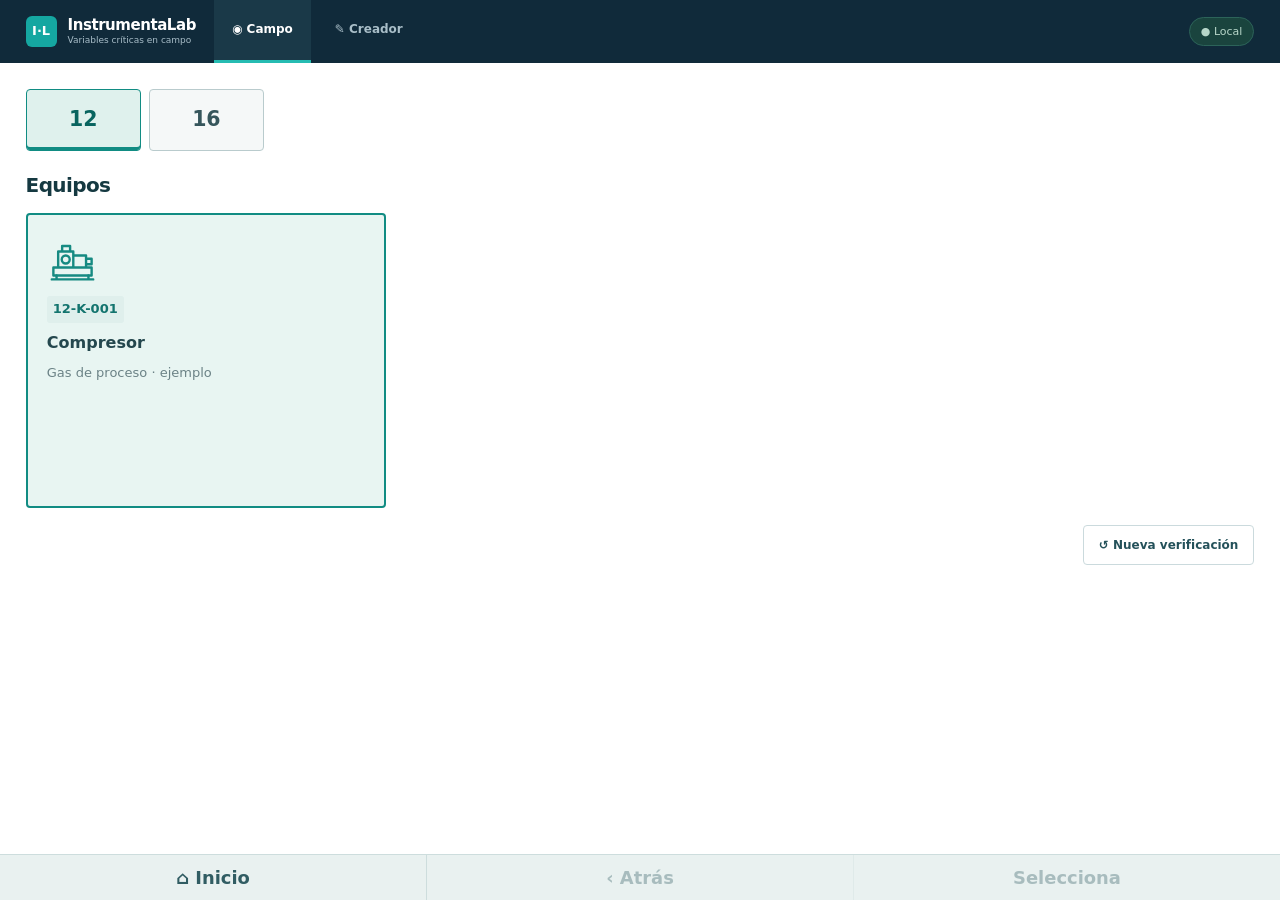
==== commit 916cb01a: "Publish current local field verification system" ====
--- a/web/index.html
+++ b/web/index.html
@@ -3,58 +3,23 @@
 <head>
   <meta charset="utf-8">
   <meta name="viewport" content="width=device-width, initial-scale=1">
-  <title>InstrumentaLab · Diagrama de lazos</title>
+  <meta name="theme-color" content="#102a3a">
+  <title>InstrumentaLab · Verificación en campo</title>
+  <link rel="icon" href="data:,">
   <link rel="stylesheet" href="./styles.css">
-  <link rel="stylesheet" href="./redesign.css">
 </head>
 <body>
-  <header class="topbar">
-    <a class="brand" href="#" aria-label="InstrumentaLab inicio"><span class="brand-mark">I</span><span>Instrumenta<span class="brand-light">Lab</span><small>DIAGRAMADOR DE INSTRUMENTACIÓN</small></span></a>
-    <div class="project-name"><span class="live-dot"></span><span id="save-state">Guardado local</span><span class="separator">/</span><strong>Diagrama sin título</strong></div>
-    <div class="top-actions">
-      <button class="button quiet theme-toggle" id="theme-toggle" type="button" aria-label="Activar modo oscuro" title="Cambiar tema">◐</button>
-      <button class="button quiet" id="export-button" title="Descargar copia del diagrama">Exportar</button>
-      <button class="button quiet" id="import-button">Importar</button>
-      <button class="button primary" id="save-button"><span>✓</span> Guardado</button>
-      <input id="import-file" type="file" accept="application/json" hidden>
-    </div>
+  <header class="app-header">
+    <div class="brand"><span class="brand-mark" aria-hidden="true">I·L</span><span><strong>InstrumentaLab</strong><small>Variables críticas en campo</small></span></div>
+    <nav class="mode-tabs" aria-label="Modo de trabajo">
+      <button type="button" id="tab-field" data-action="mode-field">◉ Campo</button>
+      <button type="button" id="tab-creator" data-action="mode-creator">✎ Creador</button>
+    </nav>
+    <span class="local-badge">● Local</span>
   </header>
-
-  <main class="app-shell">
-    <aside class="sidebar">
-      <div class="sidebar-heading"><div><span class="eyebrow">PROYECTO LOCAL</span><h1>Lazos de control</h1></div></div>
-      <div class="side-section"><div class="section-label">DIAGRAMA</div><div class="side-item active"><span class="side-icon diagram-icon">↺</span> Lazo principal <span class="item-count" id="node-count">5</span></div></div>
-      <div class="side-section library-section"><div class="section-label">BIBLIOTECA DE OBJETOS</div>
-        <button class="library-item" data-create="process"><span class="library-icon process-icon">▤</span><span><b>Tanque / tubería</b><small>Objeto con variables propias</small></span><span class="add-mark">+</span></button>
-        <button class="library-item" data-create="variable"><span class="library-icon variable-icon">PV</span><span><b>Lectura de variable</b><small>Sale del objeto</small></span><span class="add-mark">+</span></button>
-        <button class="library-item" data-create="instrument"><span class="library-icon instrument-icon">PT</span><span><b>Sensor / transmisor</b><small>Mide una magnitud</small></span><span class="add-mark">+</span></button>
-        <button class="library-item" data-create="controller"><span class="library-icon controller-icon">⌁</span><span><b>Controlador</b><small>Tarjeta de equipo</small></span><span class="add-mark">+</span></button>
-        <button class="library-item" data-create="final"><span class="library-icon final-icon">⌖</span><span><b>Elemento final</b><small>Acción sobre el proceso</small></span><span class="add-mark">+</span></button>
-      </div>
-      <div class="section-label examples-label">LAZOS DE EJEMPLO</div>
-      <button id="add-pressure-example" class="button scenario-example">↺ Descarga por presión</button>
-      <button id="add-inlet-example" class="button scenario-example">↺ Cierre de alimentación</button>
-      <div class="sidebar-bottom"><div class="local-badge"><span>●</span><div><b>Proyecto local</b><small>Los datos quedan en este navegador</small></div></div><button id="clear-board" class="text-button">Crear un diagrama nuevo</button></div>
-    </aside>
-
-    <section class="workspace">
-      <div class="workspace-bar"><div class="breadcrumb"><span>Diagramas</span><span class="crumb-sep">/</span><strong>Lazo principal</strong><span class="draft-pill">BORRADOR</span></div><div class="canvas-actions"><button id="zoom-out" class="icon-button" title="Alejar">−</button><span id="zoom-label">100%</span><button id="zoom-in" class="icon-button" title="Acercar">+</button><span class="toolbar-divider"></span><button id="fit-canvas" class="button quiet small">Ajustar vista</button><span class="toolbar-divider"></span><button id="reset-scenario" class="button quiet small" title="Reiniciar tendencias de variables">↺ Reiniciar</button><button id="simulate" class="button simulate"><span>▶</span> Iniciar simulación</button></div></div>
-      <div class="canvas-viewport" id="viewport">
-        <div class="canvas" id="canvas">
-          <svg class="connections" id="connections" aria-label="Conexiones entre tarjetas"></svg>
-          <div class="canvas-hint" id="canvas-hint"><span>＋</span><b>Crea un lazo de control</b><small>Conecta arrastrando entre puntos de cualquier lado.</small></div>
-        </div>
-      </div>
-      <footer class="statusbar"><span><i class="status-led"></i><span id="status-message">Diagrama listo</span></span><span id="connection-count">0 conexiones</span><span class="status-right">100% local <span class="lock-icon">▣</span></span></footer>
-    </section>
-
-    <aside class="inspector" id="inspector">
-      <div class="inspector-empty"><div class="inspector-art">↺</div><h2>Selecciona una tarjeta</h2><div class="inspector-flow"><span>▤ Objeto</span><b>→</b><span>PV Variable</span><b>→</b><span>PT Instrumento</span><b>→</b><span>◇ Control</span><b>→</b><span>⌖ Válvula</span></div></div>
-    </aside>
-  </main>
-  <div class="toast" id="toast" role="status"></div>
-  <dialog id="connection-dialog" class="connection-dialog"><form method="dialog"><div class="dialog-mark">↗</div><h2>Crear conexión</h2><p id="connection-route">Origen → destino</p><div id="connection-variable-group" hidden><label for="connection-variable">Variable del objeto</label><select id="connection-variable"></select></div><label for="connection-medium">Medio de conexión</label><select id="connection-medium"><option value="electrical">Eléctrica</option><option value="hydraulic">Hidráulica</option><option value="pneumatic">Neumática</option><option value="mechanical">Mecánica</option><option value="wireless">Inalámbrica</option></select><div class="dialog-actions"><button class="button quiet" value="cancel">Cancelar</button><button class="button primary" id="confirm-connection" value="connect">Conectar</button></div></form></dialog>
-  <script src="./simulation.js" defer></script>
-  <script src="./app.js" defer></script>
+  <main id="app"></main>
+  <div id="toast" role="status" aria-live="polite"></div>
+  <script src="./diagnostics.js"></script>
+  <script src="./app.js"></script>
 </body>
 </html>
--- a/web/styles.css
+++ b/web/styles.css
@@ -1,3 +1,475 @@
-:root{font-family:'DM Sans',Inter,system-ui,sans-serif;color:#202927;background:#f5f7f6;font-synthesis:none;text-rendering:optimizeLegibility;--ink:#202927;--muted:#78817e;--line:#e6eae8;--green:#0f806a;--soft:#eef6f3;--sidebar:258px;--inspector:302px}*{box-sizing:border-box}body{margin:0;min-width:960px;height:100vh;overflow:hidden}.topbar{height:62px;background:#fff;border-bottom:1px solid var(--line);display:flex;align-items:center;padding:0 22px;justify-content:space-between;position:relative;z-index:8}.brand{display:flex;align-items:center;gap:10px;color:var(--ink);text-decoration:none;font:800 16px Manrope,sans-serif;letter-spacing:-.45px}.brand-light{font-weight:500;color:#68716e}.brand small{display:block;color:#9aa29f;font:600 8px 'DM Mono',monospace;letter-spacing:1.2px;margin-top:1px}.brand-mark{height:31px;width:31px;border-radius:9px;background:#0d745f;color:white;display:grid;place-items:center;font:800 19px Manrope;box-shadow:0 4px 12px #0e745f30}.project-name{position:absolute;left:50%;transform:translateX(-50%);display:flex;align-items:center;gap:9px;color:#8a9390;font-size:12px}.project-name strong{font-weight:600;color:#39433f}.live-dot{width:7px;height:7px;border-radius:50%;background:#21a581;box-shadow:0 0 0 3px #e6f6f0}.separator{color:#c6cdca}.top-actions,.canvas-actions{display:flex;align-items:center;gap:8px}.button{height:33px;padding:0 12px;border:1px solid #e2e7e4;background:white;border-radius:7px;color:#4a5551;font:600 11px 'DM Sans',sans-serif;cursor:pointer;transition:.16s}.button:hover{border-color:#b8cbc4;background:#f8fbfa}.button.primary{color:white;background:#147a65;border-color:#147a65;box-shadow:0 2px 4px #147a6524}.button.primary:hover{background:#0e6e5a}.button.primary span{margin-right:5px}.button.quiet{background:transparent;border-color:transparent}.button.small{height:29px}.button.simulate{color:#11755f;background:#eef7f3;border-color:#dceee7}.button.simulate span{font-size:9px;margin-right:5px}.app-shell{height:calc(100vh - 62px);display:grid;grid-template-columns:var(--sidebar) minmax(420px,1fr) var(--inspector)}.sidebar{background:#fbfcfb;border-right:1px solid var(--line);display:flex;flex-direction:column;padding:21px 13px 14px;min-height:0}.sidebar-heading{display:flex;align-items:center;justify-content:space-between;padding:0 7px;margin-bottom:18px}.eyebrow,.section-label{font:500 9px 'DM Mono',monospace;letter-spacing:1.2px;color:#9aa39f}.sidebar-heading h1{font:700 15px Manrope;margin:5px 0 0;letter-spacing:-.35px}.icon-button{border:0;background:transparent;color:#87918d;width:28px;height:28px;border-radius:6px;cursor:pointer;font-size:17px;display:grid;place-items:center}.icon-button:hover{background:#eff3f1}.side-search{height:33px;border:1px solid #e9eeeb;border-radius:7px;color:#a0a8a5;display:flex;align-items:center;gap:8px;padding:0 9px;font-size:11px;margin:0 1px 22px}.side-search:first-letter{font-size:17px}.side-search kbd{margin-left:auto;font:9px 'DM Mono';border:1px solid #e9eeeb;background:white;border-radius:3px;padding:2px 4px}.side-section{margin-bottom:22px}.section-label{padding:0 8px;display:flex;justify-content:space-between;margin-bottom:8px}.side-item{height:33px;width:100%;text-align:left;border:0;border-radius:6px;background:transparent;color:#626c68;display:flex;align-items:center;gap:9px;padding:0 9px;font:500 11px 'DM Sans';cursor:pointer}.side-item.active{background:#edf5f2;color:#116e5c;font-weight:600}.side-icon{width:18px;text-align:center;font-size:14px;color:#95a09b}.side-item.active .side-icon{color:#147860}.item-count{margin-left:auto;color:#96a19c;font:10px 'DM Mono'}.library-section{margin-top:7px}.library-section .section-label{margin-bottom:11px}.library-item{height:49px;width:100%;padding:0 7px;display:flex;align-items:center;gap:9px;text-align:left;background:transparent;border:0;border-radius:7px;cursor:pointer;color:#303a36}.library-item:hover{background:#f0f5f2}.library-icon{width:29px;height:29px;display:grid;place-items:center;border:1px solid;border-radius:7px;font-size:14px}.process-icon{color:#33866d;background:#edf7f2;border-color:#dceddf}.variable-icon{color:#487db6;background:#eff5fc;border-color:#e0eaf7}.instrument-icon{color:#8d72c1;background:#f5f1fb;border-color:#eae3f5}.controller-icon{color:#b47b34;background:#fbf5eb;border-color:#f2e7d3}.final-icon{color:#c06b64;background:#fcf1ef;border-color:#f5dfdc}.library-item b{font-size:10px;font-weight:600;display:block}.library-item small{font-size:9px;color:#97a09d;display:block;margin-top:3px}.add-mark{margin-left:auto;font-size:17px;color:#a3aeaa;opacity:0}.library-item:hover .add-mark{opacity:1}.sidebar-bottom{margin-top:auto;border-top:1px solid #edf0ee;padding:13px 5px 0}.local-badge{display:flex;gap:8px;align-items:center;padding:3px 3px 10px;color:#21816a}.local-badge>span{font-size:10px}.local-badge b{display:block;color:#5d6863;font-size:10px}.local-badge small{display:block;color:#a0a9a5;font-size:9px;margin-top:3px}.text-button{background:transparent;border:0;color:#87928d;font:500 10px 'DM Sans';padding:7px 3px;cursor:pointer}.text-button:hover{color:#b6544a}.workspace{min-width:0;display:flex;flex-direction:column;overflow:hidden}.workspace-bar{height:48px;background:#fff;border-bottom:1px solid var(--line);display:flex;align-items:center;justify-content:space-between;padding:0 17px;flex-shrink:0}.breadcrumb{display:flex;align-items:center;gap:8px;color:#929c98;font-size:10px}.breadcrumb strong{color:#44504b;font-weight:600}.crumb-sep{color:#cbd1ce}.draft-pill{font:500 8px 'DM Mono';color:#8e7a53;background:#f8f3e8;border:1px solid #f0e9d6;border-radius:3px;padding:3px 5px;margin-left:2px}.canvas-actions{gap:5px;color:#727d78;font-size:10px}.canvas-actions .icon-button{height:26px;width:25px;border:1px solid #e9eeeb;font-size:16px}.toolbar-divider{height:17px;width:1px;background:#e8edeb;margin:0 5px}.canvas-viewport{flex:1;min-height:0;overflow:auto;background-color:#f5f7f6;background-image:radial-gradient(#dce3e0 .75px,transparent .75px);background-size:17px 17px}.canvas{width:1800px;height:1080px;position:relative;transform-origin:top left}.connections{position:absolute;inset:0;width:100%;height:100%;overflow:visible;pointer-events:none;z-index:1}.canvas-hint{position:absolute;left:50%;top:45%;transform:translate(-50%,-50%);display:none;flex-direction:column;align-items:center;color:#8c9792}.canvas-hint.visible{display:flex}.canvas-hint span{font-size:28px;margin-bottom:9px;color:#7cae9e}.canvas-hint b{font:600 13px Manrope;color:#54615b}.canvas-hint small{font-size:10px;margin-top:6px}.node{position:absolute;width:224px;background:#fff;border:1px solid #e1e8e4;border-radius:10px;box-shadow:0 4px 14px #223b3020;z-index:2;transition:box-shadow .15s,border-color .15s;user-select:none}.node:hover{box-shadow:0 8px 24px #223b3026}.node.selected{border-color:#19836b;box-shadow:0 0 0 2px #19836b21,0 7px 18px #223b3020}.node-header{height:41px;border-bottom:1px solid #eff2f0;display:flex;align-items:center;padding:0 11px;gap:8px;cursor:grab}.node-header:active{cursor:grabbing}.node-icon{height:24px;width:24px;border-radius:6px;display:grid;place-items:center;font-size:12px;border:1px solid}.node-title{min-width:0;flex:1}.node-title strong{font-size:10px;font-weight:700;display:block;overflow:hidden;text-overflow:ellipsis;white-space:nowrap;color:#34403a}.node-title small{font:8px 'DM Mono';color:#9ba5a1;display:block;margin-top:2px}.node-more{background:transparent;border:0;color:#adb5b1;cursor:pointer;font-size:14px}.node-body{padding:10px 12px 11px}.node-summary{font-size:9px;color:#79837e;line-height:1.5;min-height:15px}.node-value{font:500 19px 'DM Mono';letter-spacing:-1px;color:#25352f;margin:8px 0 2px}.node-value small{font:10px 'DM Sans';letter-spacing:0;color:#84908a;margin-left:3px}.node-meta{display:flex;justify-content:space-between;align-items:center;border-top:1px solid #f0f3f1;padding-top:8px;margin-top:8px;color:#9aa49f;font-size:8px}.node-state{display:flex;align-items:center;gap:4px}.node-state i{width:5px;height:5px;border-radius:50%;background:#31a580}.port-row{display:flex;justify-content:space-between;align-items:center;padding:7px 8px 8px;border-top:1px solid #eef1ef;background:#fbfcfb;border-radius:0 0 9px 9px}.port{position:relative;border:1px solid #dfe6e2;background:white;color:#78837d;border-radius:12px;height:20px;padding:0 7px;font:8px 'DM Mono';cursor:crosshair}.port:hover,.port.pending{border-color:#158168;color:#0f765f;background:#eef8f4}.port.in::before,.port.out::after{content:'';position:absolute;top:6px;height:6px;width:6px;border-radius:50%;background:#98aaa2}.port.in::before{left:-4px}.port.out::after{right:-4px}.node.process .node-icon,.node.process .node-icon{color:#33866d;background:#edf7f2;border-color:#dceddf}.node.variable .node-icon{color:#487db6;background:#eff5fc;border-color:#e0eaf7}.node.instrument .node-icon{color:#8d72c1;background:#f5f1fb;border-color:#eae3f5}.node.controller .node-icon{color:#b47b34;background:#fbf5eb;border-color:#f2e7d3}.node.final .node-icon{color:#c06b64;background:#fcf1ef;border-color:#f5dfdc}.edge{fill:none;stroke-width:2;opacity:.84;pointer-events:stroke;cursor:pointer}.edge:hover{stroke-width:3;opacity:1}.edge.electrical{stroke:#638ac0}.edge.hydraulic{stroke:#238d9b}.edge.pneumatic{stroke:#bd8a42;stroke-dasharray:7 4}.edge.mechanical{stroke:#8e72b6;stroke-dasharray:2 4;stroke-linecap:round}.edge.wireless{stroke:#43a779;stroke-dasharray:8 4}.edge-label{font:8px 'DM Mono';fill:#70807a;paint-order:stroke;stroke:#f5f7f6;stroke-width:5px;stroke-linejoin:round}.workspace .statusbar{height:27px;background:white;border-top:1px solid var(--line);display:flex;align-items:center;gap:17px;padding:0 13px;color:#929c98;font-size:9px;flex-shrink:0}.statusbar>span:first-child{display:flex;align-items:center;gap:6px}.status-led{height:6px;width:6px;background:#40a882;border-radius:50%}.status-right{margin-left:auto}.lock-icon{color:#7ca092;margin-left:5px}.inspector{background:#fff;border-left:1px solid var(--line);min-width:0;overflow:auto}.inspector-empty{padding:28px 20px}.inspector-art{width:47px;height:47px;border:1px solid #e5ece8;border-radius:12px;display:grid;place-items:center;color:#7eaa99;background:#f5faf7;font-size:23px}.inspector h2{font:700 15px Manrope;letter-spacing:-.3px;color:#35413b;margin:17px 0 7px}.inspector-empty p{font-size:10px;line-height:1.65;color:#929c97;margin:0}.inspector-note{margin-top:20px;background:#f6f8f6;border:1px solid #edf1ee;border-radius:7px;padding:10px;color:#838e88;font-size:9px;line-height:1.6}.inspector-note span{color:#558b78;margin-right:4px}.inspector-head{padding:17px 17px 12px;border-bottom:1px solid #edf0ee;display:flex;align-items:center;gap:9px}.inspector-head .node-icon{height:29px;width:29px}.inspector-head h2{font-size:12px;margin:0}.inspector-head small{font:8px 'DM Mono';color:#9ba5a1;display:block;margin-top:4px}.inspector-section{padding:14px 16px;border-bottom:1px solid #edf0ee}.inspector-label{font:500 9px 'DM Mono';color:#919b96;letter-spacing:.65px;text-transform:uppercase;margin-bottom:11px}.field{margin-bottom:10px}.field:last-child{margin-bottom:0}.field label{display:block;color:#66716c;font-size:9px;margin-bottom:5px}.field input,.field select{width:100%;height:31px;border:1px solid #e4e9e6;border-radius:6px;background:white;color:#3d4943;font:10px 'DM Sans';padding:0 8px;outline:none}.field input:focus,.field select:focus{border-color:#65a591;box-shadow:0 0 0 2px #65a59120}.field-row{display:grid;grid-template-columns:1fr 1fr;gap:8px}.field-help{font-size:8px;color:#9aa39f;margin-top:4px;line-height:1.5}.check-field{display:flex;align-items:flex-start;gap:7px;color:#65716b;font-size:9px;line-height:1.45}.check-field input{accent-color:#16806a;margin:1px 0 0}.inspector-connections{font-size:9px;color:#8a9590;line-height:1.8}.inspector-footer{padding:12px 16px;display:flex;gap:8px}.inspector-footer .button{flex:1}.button.danger{color:#b6534a}.calculated-box{background:#f2f8f5;border:1px solid #e1efe7;border-radius:7px;padding:9px;margin-top:9px}.calculated-box span{font-size:8px;color:#819087;display:block}.calculated-box b{font:500 12px 'DM Mono';color:#23765f;display:block;margin-top:4px}.connection-dialog{border:1px solid #e0e8e3;border-radius:12px;padding:0;width:min(360px,calc(100% - 28px));box-shadow:0 20px 80px #19382b44}.connection-dialog::backdrop{background:#182c2580;backdrop-filter:blur(2px)}.connection-dialog form{padding:22px}.dialog-mark{width:35px;height:35px;border-radius:9px;background:#edf7f2;color:#188067;display:grid;place-items:center;font-size:18px}.connection-dialog h2{font:700 16px Manrope;margin:13px 0 5px;color:#344039}.connection-dialog p{font-size:10px;line-height:1.5;color:#89938e;margin:0 0 16px}.connection-dialog label{display:block;font-size:9px;color:#69746e;margin-bottom:6px}.connection-dialog select{width:100%;height:34px;border:1px solid #e2e8e4;border-radius:6px;padding:0 9px;background:white;font:10px 'DM Sans';color:#38443e}.dialog-actions{display:flex;justify-content:flex-end;gap:7px;margin-top:18px}.toast{position:fixed;bottom:42px;left:50%;transform:translate(-50%,12px);background:#263a32;color:white;border-radius:7px;padding:9px 13px;font-size:10px;opacity:0;pointer-events:none;transition:.2s;z-index:20;box-shadow:0 5px 18px #132a2040}.toast.show{opacity:1;transform:translate(-50%,0)}
-:root{--port-size:14px}.port-row{position:absolute;left:0;right:0;top:50%;height:0;padding:0;border:0;background:transparent;display:block}.port{position:absolute;top:calc(var(--port-size) / -2);width:var(--port-size);height:var(--port-size);padding:0;border-radius:50%;font-size:0;color:transparent;background:#fff;border:2px solid #a5b5ad}.port.in{left:calc(var(--port-size) / -2)}.port.out{right:calc(var(--port-size) / -2)}.port.in::before,.port.out::after{display:none}.port:hover,.port.pending{background:#eaf6f1;border-color:#168069;box-shadow:0 0 0 3px #16806920}
-.scenario-example{display:block;width:calc(100% - 12px);margin:0 6px 12px;text-align:left;color:#126d5b;background:#eef7f3;border-color:#d7ebe2;font-size:10px}.scenario-example:hover{background:#e3f2eb}.inspector-section .inspector-label:not(:first-child){margin-top:14px}
+:root{font-family:Inter,ui-sans-serif,system-ui,-apple-system,"Segoe UI",sans-serif;font-size:14px;line-height:1.45;color:#173243;background:#f3f6f7;font-synthesis:none}
+*{box-sizing:border-box}
+body{margin:0;min-width:320px}
+button,input,select,textarea{font:inherit}
+button{cursor:pointer}
+button:disabled{cursor:not-allowed;opacity:.5}
+button:focus-visible,input:focus-visible,select:focus-visible,textarea:focus-visible{outline:3px solid #7bc6c5;outline-offset:2px}
+.app-header{height:74px;display:flex;align-items:center;gap:26px;padding:0 max(28px,calc((100vw - 1440px)/2));background:#102a3a;color:#fff}
+.brand{display:flex;align-items:center;gap:11px;min-width:260px}
+.brand-mark{width:39px;height:39px;display:grid;place-items:center;border-radius:10px;background:#15a7a1;color:#fff;font-size:18px;font-weight:800}
+.brand strong{display:block;font-size:18px;line-height:1.2;letter-spacing:-.03em}
+.brand small{display:block;font-size:10px;color:#a8bdc8}
+.mode-tabs{height:100%;display:flex;gap:6px;align-items:stretch}
+.mode-tabs button{padding:3px 24px 0;border:0;border-bottom:3px solid transparent;background:transparent;color:#a9bec8;font-size:13px;font-weight:700}
+.mode-tabs button.active{color:#fff;border-bottom-color:#26bcb2;background:#1a3948}
+.local-badge{margin-left:auto;padding:6px 11px;border:1px solid #2c6359;border-radius:99px;background:#1a443e;color:#b7d6c9;font-size:11px;white-space:nowrap}
+.page{max-width:1440px;margin:auto;padding:30px 28px 70px}
+.page-heading{display:flex;align-items:end;justify-content:space-between;gap:24px;margin-bottom:22px}
+.eyebrow{margin:0 0 6px!important;color:#128b83!important;font-size:10px!important;font-weight:800;letter-spacing:.12em}
+.page-heading h1{margin:0 0 6px;font-size:29px;line-height:1.15;letter-spacing:-.04em}
+.page-heading p{margin:0;color:#69808d}
+.equipment-picker{display:flex;flex-direction:column;gap:5px;min-width:300px}
+.equipment-picker span{font-size:11px;font-weight:700;color:#69808d;text-transform:uppercase;letter-spacing:.07em}
+.equipment-picker select{width:100%;min-height:50px;padding:8px 12px;border:1px solid #d4e0e3;border-radius:8px;background:white;color:#173243;font-size:16px;font-weight:650}
+.button{min-height:46px;padding:8px 15px;border:1px solid transparent;border-radius:8px;font-weight:700;white-space:nowrap}
+.button.primary{background:#098f88;color:#fff}
+.button.primary:hover:not(:disabled){background:#08766f}
+.button.secondary{background:#fff;color:#24515a;border-color:#cbdadd}
+.button.secondary:hover:not(:disabled){background:#eaf4f4}
+.button.registered{background:#e4f5ec;color:#25734e;border-color:#a5d9bd}
+.button.text-danger{background:transparent;color:#a95b59}
+.notice{display:flex;align-items:center;gap:13px;padding:13px 17px;margin-bottom:17px;border:1px solid;border-radius:10px}
+.notice-icon{flex:none;display:grid;place-items:center;width:25px;height:25px;border-radius:50%;font-weight:900}
+.notice>div{flex:1}
+.notice strong{display:block;font-size:15px}
+.notice p{margin:2px 0 0;font-size:13px;opacity:.86}
+.notice.caution{background:#fff8e9;border-color:#eedda9;color:#805f24}
+.notice.caution .notice-icon{background:#e3aa43;color:#fff}
+.notice.success{background:#eaf8f1;border-color:#c0e6d1;color:#27684b}
+.notice.success .notice-icon{background:#3ca275;color:#fff}
+.field-page{max-width:1140px;padding-top:24px}
+.field-page .page-heading h1{font-size:27px}
+.field-layout{display:grid;grid-template-columns:1fr;gap:12px}
+.field-layout aside,.reading-panel,.editor-section{background:#fff;border:1px solid #e0e9eb;border-radius:12px;box-shadow:0 4px 18px #18374308}
+.field-layout aside{padding:14px 18px}
+.system-nav-heading{display:flex;align-items:center;justify-content:space-between;gap:12px;margin-bottom:10px}
+.aside-title{font-size:12px;font-weight:800;color:#69818d;letter-spacing:.1em}
+.system-nav{display:grid;grid-template-columns:repeat(3,minmax(0,1fr));gap:10px}
+.system-tab{min-width:0;min-height:76px;display:grid;grid-template-columns:26px 1fr;align-items:center;column-gap:8px;padding:12px 14px;border:1px solid #dae8e9;border-radius:8px;background:#f9fbfb;color:#496672;text-align:left;font-size:15px;font-weight:700}
+.system-tab small{grid-column:2;color:#647f88;font-size:12px;font-weight:500}
+.system-tab.active{border:2px solid #078e84;background:#e3f4f1;color:#075c57}
+.system-tab.complete:not(.active){background:#eef8f2;border-color:#b8dec8}
+.system-tab.add-system{color:#118a82;border-style:dashed}
+.system-glyph{font-size:18px}
+.panel-title{display:flex;align-items:center;justify-content:space-between;gap:15px;padding:18px 22px;border-bottom:1px solid #e9eff0}
+.panel-title h2{margin:0 0 4px;font-size:22px;letter-spacing:-.025em}
+.panel-title p:last-child{margin:0;color:#78919b;font-size:13px}
+.progress{padding:8px 12px;border-radius:99px;background:#eaf5f4;color:#278177;font-size:13px;font-weight:800;white-space:nowrap}
+.reading-list{padding:0 22px}
+.reading-row{display:grid;grid-template-columns:minmax(220px,1fr) minmax(420px,1.2fr);gap:12px 16px;padding:18px 0;border-bottom:1px solid #edf1f2}
+.reading-row:last-child{border-bottom:0}
+.reading-id{display:flex;align-items:flex-start;gap:11px}
+.variable-tag{flex:none;padding:6px 9px;border:1px solid #c5e8e3;border-radius:5px;background:#e1f4f1;color:#0f7e78;font-size:12px;font-weight:800;white-space:nowrap}
+.reading-id h3{margin:2px 0 3px;font-size:16px;line-height:1.35}
+.reading-id small{color:#617d88;font-size:13px}
+.reading-controls{display:flex;align-items:end;justify-content:flex-end;gap:9px}
+.reading-controls label,.field{display:flex;flex-direction:column;gap:6px;min-width:0}
+.reading-controls label span,.field span{font-size:12px;color:#4b6671;font-weight:700}
+.reading-controls input,.reading-controls select,.field input,.field select,.field textarea{min-height:50px;padding:9px 11px;border:1px solid #b8cbd0;border-radius:7px;background:#fff;color:#183644;font-size:16px}
+.reading-controls input{width:145px;font-size:19px}
+.reading-controls select{width:96px}
+.reading-controls .button{min-width:160px;min-height:50px;font-size:15px}
+.reference,.reference-hidden,.assessment{grid-column:1/-1;margin-left:45px;font-size:13px}
+.reference{display:flex;flex-wrap:wrap;align-items:center;gap:6px;padding:10px 13px;border:1px solid #ddf0ed;border-radius:6px;background:#f0f9f7;color:#3a6b69}
+.reference small{width:100%;font-size:12px}
+.reference-hidden{color:#5b7580}
+.assessment{display:flex;gap:15px;padding:11px 13px;border-radius:7px}
+.assessment.normal,.diagnosis.normal{background:#eaf8f1;color:#237649}
+.assessment.warning,.diagnosis.warning{background:#fff6e4;color:#8b611a}
+.assessment.alarm,.diagnosis.alarm{background:#fcebea;color:#a63d38}
+.diagnosis{display:flex;align-items:center;gap:13px;margin:15px 22px 0;padding:15px 18px;border-radius:9px}
+.diagnosis-symbol{font-size:19px;font-weight:900}
+.diagnosis strong{font-size:18px}
+.diagnosis p{margin:2px 0 0;font-size:13px}
+.panel-footer{position:sticky;bottom:0;z-index:5;display:flex;align-items:center;justify-content:space-between;gap:15px;padding:13px 22px;border-top:1px solid #e9eff0;background:#fff;box-shadow:0 -8px 25px #13384a16}
+.panel-footer span{color:#4d6974;font-size:13px}
+.panel-footer .button{min-height:54px;padding:10px 22px;font-size:16px}
+.creator-actions{display:flex;flex-wrap:wrap;gap:9px;margin-bottom:22px}
+.editor-section{padding:23px 26px;margin-bottom:22px}
+.section-heading{display:flex;align-items:center;gap:11px;margin-bottom:19px}
+.section-heading h2{margin:0;font-size:18px}
+.step{padding:6px 8px;border-radius:6px;background:#e4f3f0;color:#168a82;font-size:11px;font-weight:800}
+.form-grid{display:grid;grid-template-columns:repeat(2,minmax(0,1fr));gap:14px}
+.equipment-grid{grid-template-columns:repeat(4,minmax(0,1fr))}
+.field input,.field select,.field textarea{width:100%}
+.field textarea{resize:vertical}
+.field.wide{grid-column:1/-1}
+.creator-systems{display:grid;grid-template-columns:230px minmax(0,1fr);gap:22px}
+.creator-systems .system-nav{display:flex;flex-direction:column;padding-right:18px;border-right:1px solid #e9eff0}
+.creator-systems .system-tab{width:100%;min-height:60px;font-size:13px}
+.creator-systems .system-tab.add-system{margin-top:6px}
+.system-editor-top{display:flex;align-items:end;gap:12px;padding-bottom:18px;border-bottom:1px solid #ebf0f1}
+.system-editor-top .form-grid{flex:1}
+.variable-list-heading{display:flex;align-items:center;justify-content:space-between;gap:12px;margin:20px 0 14px}
+.variable-list-heading h3{margin:0;font-size:14px}
+.variable-editor{margin-bottom:12px;overflow:hidden;border:1px solid #e2ebed;border-radius:9px}
+.variable-editor-head{display:flex;align-items:center;gap:10px;padding:10px 14px;border-bottom:1px solid #e9eff0;background:#f8fbfb}
+.variable-editor-head strong{flex:1;font-size:12px}
+.variable-grid{grid-template-columns:repeat(3,minmax(0,1fr));padding:14px}
+.icon-danger{min-width:44px;min-height:44px;border:0;border-radius:5px;background:transparent;color:#af6562;font-size:24px}
+.approval-state{margin-left:auto;padding:6px 10px;border-radius:99px;background:#fff5e1;color:#8b6522;font-size:11px;font-weight:800}
+.approval-state.approved{background:#e5f5eb;color:#29734e}
+.validation-errors{padding:10px 15px;margin-bottom:16px;border:1px solid #f3d1c7;border-radius:8px;background:#fff1ed;color:#9b4d39;font-size:12px}
+.validation-errors ul{margin:5px 0 0;padding-left:19px}
+.confirm-line{display:flex;align-items:center;gap:12px;margin:16px 0;font-size:14px;cursor:pointer}
+.confirm-line input{width:22px;height:22px;flex:none;accent-color:#108d83}
+.empty{padding:45px 25px;text-align:center;color:#8298a1}
+#toast{position:fixed;bottom:20px;left:50%;z-index:20;max-width:calc(100vw - 30px);padding:10px 16px;border-radius:8px;background:#163845;color:#fff;font-size:13px;box-shadow:0 12px 30px #18374330;opacity:0;pointer-events:none;transform:translate(-50%,20px);transition:.2s}
+#toast.show{opacity:1;transform:translate(-50%,0)}
+@media(max-width:1050px){
+  .equipment-grid{grid-template-columns:repeat(2,minmax(0,1fr))}
+  .creator-systems{display:block}
+  .creator-systems .system-nav{display:grid;grid-template-columns:repeat(4,minmax(0,1fr));gap:8px;padding:0 0 16px;margin-bottom:18px;border-right:0;border-bottom:1px solid #e9eff0}
+  .creator-systems .system-tab.add-system{margin:0}
+}
+@media(max-width:850px){
+  .page{padding:18px 16px 90px}
+  .reading-row{grid-template-columns:1fr}
+  .reading-controls{justify-content:flex-start}
+  .reference,.reference-hidden,.assessment{margin-left:0}
+  .system-tab{min-height:70px}
+}
+@media(max-width:680px){
+  .app-header{height:68px;gap:8px;padding:0 14px}
+  .brand{min-width:0;flex:1}
+  .brand strong{font-size:14px}
+  .brand small,.local-badge{display:none}
+  .brand-mark{width:32px;height:32px;font-size:13px}
+  .mode-tabs button{min-width:70px;padding:0 9px;font-size:12px}
+  .page-heading{display:block}
+  .page-heading h1{font-size:23px}
+  .equipment-picker{min-width:0;margin-top:13px}
+  .notice{align-items:flex-start;flex-wrap:wrap}
+  .notice .button{margin-left:38px}
+  .system-nav,.creator-systems .system-nav{grid-template-columns:repeat(2,minmax(0,1fr))}
+  .system-tab{font-size:14px}
+  .reading-list{padding:0 16px}
+  .panel-title{padding:16px}
+  .reading-controls{display:grid;grid-template-columns:minmax(0,1fr) 110px;gap:10px}
+  .reading-controls input,.reading-controls select{width:100%}
+  .reading-controls .button{grid-column:1/-1;width:100%}
+  .panel-footer{flex-direction:column;align-items:stretch;padding:12px 16px calc(12px + env(safe-area-inset-bottom))}
+  .panel-footer .button{width:100%}
+  .system-editor-top{display:block}
+  .system-editor-top .button{margin-top:12px}
+  .variable-grid{grid-template-columns:repeat(2,minmax(0,1fr))}
+}
+@media(max-width:450px){
+  .equipment-grid,.variable-grid{grid-template-columns:1fr}
+  .system-nav,.creator-systems .system-nav{grid-template-columns:1fr}
+}
+
+/* Campo: navegación por pantallas, inspirada en instrumentos portátiles. */
+.app-header{height:54px;padding:0 max(16px,calc((100vw - 1180px)/2));gap:18px}
+.brand{min-width:0}
+.brand-mark{width:31px;height:31px;border-radius:6px;font-size:13px}
+.brand strong{font-size:15px}
+.brand small{font-size:9px}
+.mode-tabs button{padding:0 18px;font-size:12px}
+.field-shell{min-height:calc(100vh - 54px);padding:16px;display:flex;align-items:flex-start;justify-content:center;background:#e9eff0}
+.instrument{width:min(100%,1180px);min-height:530px;display:flex;flex-direction:column;overflow:hidden;border:1px solid #c5d4d6;border-radius:5px;background:#fff;box-shadow:0 8px 28px #19384118}
+.instrument-bar{height:43px;display:flex;align-items:center;gap:12px;padding:0 14px;background:#173d43;color:#fff}
+.bar-home{width:35px;height:32px;border:0;border-radius:4px;background:#27636a;color:#fff;font-size:23px;line-height:1}
+.instrument-name{font-size:13px;font-weight:800;letter-spacing:.01em}
+.instrument-name small{margin-left:7px;color:#9ad8d1;font-size:9px;letter-spacing:.15em}
+.bar-state{margin-left:auto;color:#f3d393;font-size:11px;font-weight:800;white-space:nowrap}
+.bar-state.validated{color:#9ce0b8}
+.instrument-context{min-height:51px;display:flex;align-items:center;gap:10px;padding:7px 18px;border-bottom:1px solid #dce7e7;background:#f5f9f8}
+.context-tag{padding:4px 7px;border-radius:3px;background:#dcefeb;color:#176d68;font-size:13px;font-weight:900;white-space:nowrap}
+.context-name{min-width:0;overflow:hidden;text-overflow:ellipsis;white-space:nowrap;font-size:12px;font-weight:700;color:#365961}
+.instrument-context .equipment-picker{display:none}
+.instrument-body{flex:1;padding:0 20px 20px}
+.breadcrumb{height:42px;display:flex;align-items:center;gap:9px;border-bottom:1px solid #e5eded;color:#71888b;font-size:11px;font-weight:700}
+.breadcrumb button{min-height:32px;padding:0 8px;border:0;border-radius:3px;background:#e8f1f0;color:#176e68;font-weight:800}
+.breadcrumb span+span:before{content:'›';margin-right:9px;color:#a0b2b2}
+.screen-title{min-height:86px;display:flex;align-items:center;justify-content:space-between;gap:14px}
+.screen-title h1{margin:0;color:#153941;font-size:22px;line-height:1.15;letter-spacing:-.03em}
+.screen-title p:not(.eyebrow){margin:4px 0 0;color:#648087;font-size:12px}
+.screen-title .eyebrow{margin:0 0 4px!important;font-size:9px!important}
+.instrument .progress,.type-pill{padding:5px 9px;border-radius:4px;background:#e7f3f0;color:#13736d;font-size:11px;font-weight:800;white-space:nowrap}
+.menu-list{border:1px solid #dbe7e7;border-radius:5px;overflow:hidden}
+.menu-item{width:100%;min-height:65px;display:flex;align-items:center;gap:12px;padding:8px 14px;border:0;border-bottom:1px solid #e4eded;background:#fff;text-align:left;color:#153941}
+.menu-item:last-child{border-bottom:0}
+.menu-item:hover,.menu-item:focus-visible{background:#eef8f5}
+.menu-number{width:31px;flex:none;color:#849a9e;font-size:12px;font-weight:800}
+.menu-copy{min-width:0;flex:1;display:flex;flex-direction:column;gap:3px}
+.menu-copy strong{overflow:hidden;text-overflow:ellipsis;white-space:nowrap;font-size:14px}
+.menu-copy small{overflow:hidden;text-overflow:ellipsis;white-space:nowrap;color:#71888b;font-size:11px}
+.menu-count{flex:none;min-width:58px;padding:4px 7px;border-radius:3px;background:#edf3f3;color:#466b70;text-align:center;font-size:11px;font-weight:800;white-space:nowrap}
+.menu-count.normal{background:#e6f5ea;color:#24754a}
+.menu-count.warning{background:#fff3da;color:#895e18}
+.menu-count.alarm{background:#fce9e6;color:#a33d39}
+.chevron{color:#8ba7a9;font-size:25px;line-height:1}
+.screen-foot{display:flex;align-items:center;justify-content:flex-end;gap:12px;min-height:62px;padding-top:13px}
+.screen-foot .button{min-height:40px;border-radius:4px;font-size:12px}
+.foot-warning,.foot-hint{margin-right:auto;color:#8a672c;font-size:11px}
+.foot-hint{color:#688188}
+.instrument-softkeys{height:46px;display:flex;border-top:1px solid #cddddd;background:#e9f1f0}
+.instrument-softkeys button{flex:1;border:0;border-right:1px solid #cddddd;background:transparent;color:#315d63;font-size:clamp(17px,1.4vw,22px);font-weight:850}
+.instrument-softkeys button:last-child{border-right:0}
+.instrument-softkeys button:hover:not(:disabled){background:#d6e9e6}
+.instrument-softkeys button:disabled{opacity:.35}
+.instrument .diagnosis{margin:0 0 10px;padding:9px 13px;border-radius:4px}
+.instrument .diagnosis strong{font-size:14px}
+.instrument .diagnosis p{font-size:11px}
+.instrument .reading-row{display:block;padding:17px;border:1px solid #dbe7e7;border-radius:5px}
+.instrument .reading-id{align-items:center;margin-bottom:22px}
+.instrument .reading-id .variable-tag{display:none}
+.instrument .reading-id h3{font-size:15px}
+.instrument .reading-id small{font-size:11px}
+.instrument .reading-controls{display:grid;grid-template-columns:minmax(0,1fr) 125px auto;align-items:end;gap:10px}
+.instrument .reading-controls label span{font-size:11px}
+.instrument .reading-controls input,.instrument .reading-controls select{width:100%;min-height:45px;border-radius:4px}
+.instrument .reading-controls input{font-size:23px;font-weight:700}
+.instrument .reading-controls .button{min-width:130px;min-height:45px;border-radius:4px;font-size:12px}
+.instrument .reference,.instrument .reference-hidden,.instrument .assessment{margin:15px 0 0;font-size:12px}
+.instrument .reference{border-radius:4px}
+.instrument .assessment{flex-wrap:wrap;border-radius:4px}
+.creator-page{max-width:1180px;padding:12px 18px 30px}
+.creator-home .unit-picker{margin:0 0 10px}
+.unit-selector{display:flex;gap:8px}
+.unit-button{min-width:88px;min-height:46px;padding:6px 18px;border:1px solid #b9cbcd;border-radius:4px;background:#f5f8f8;color:#36565c;font-size:17px;font-weight:900}
+.unit-button.active{border-color:#118c83;background:#dff1ed;color:#08645f;box-shadow:inset 0 -3px #118c83}
+.creator-home .screen-title,.creator-page .screen-title{min-height:54px}
+.creator-home .screen-title h1{font-size:19px}
+.equipment-grid{display:grid;grid-template-columns:repeat(6,minmax(0,1fr));gap:10px}
+.equipment-tile,.square-tile{min-width:0;aspect-ratio:1/.82;display:flex;flex-direction:column;align-items:flex-start;justify-content:flex-start;gap:8px;padding:12px;border:1px solid #d1dddd;border-radius:4px;background:#fff;text-align:left;color:#24474e}
+.equipment-tile:hover,.square-tile:hover{border-color:#178d83;background:#f2faf8}
+.equipment-tile.selected{border:2px solid #118c83;background:#e8f5f2}
+.tile-tag{padding:4px 6px;border-radius:3px;background:#dfefec;color:#13746e;font-size:12px;font-weight:900}
+.equipment-tile strong,.square-tile strong{font-size:14px;line-height:1.25}
+.equipment-tile small,.square-tile small{color:#6b8286;font-size:11px;line-height:1.35}
+.add-tile{align-items:center;justify-content:center;border-style:dashed;text-align:center;color:#198279}
+.add-tile>span{font-size:28px}
+.field-shell .unit-picker{margin:12px 0 8px}
+.field-shell .screen-title{min-height:62px}
+.field-shell .screen-title h1{font-size:20px}
+.square-grid{display:grid;grid-template-columns:repeat(6,minmax(0,1fr));gap:10px}
+.square-tile{aspect-ratio:1/.78;justify-content:space-between}
+.square-tile .tile-index{color:#81999c;font-size:10px;font-weight:900}
+.square-tile>small{overflow:hidden;display:-webkit-box;-webkit-line-clamp:2;-webkit-box-orient:vertical}
+.square-tile .tile-reading{align-self:stretch;margin-top:auto;padding:5px 0 0;border-top:1px solid #e4ecec;color:#557277;font-size:11px;font-weight:800}
+.system-tiles .square-tile{aspect-ratio:1/.68}
+.instrument-tile{aspect-ratio:1/.78}
+.instrument-tile.normal{border-color:#8bc5a2;background:#f0faf3}
+.instrument-tile.warning{border-color:#e7c76e;background:#fff9eb}
+.instrument-tile.alarm{border-color:#e5a49f;background:#fff1ef}
+.creator-screen-nav{min-height:48px;display:flex;align-items:center;gap:12px;margin:0 0 10px;color:#365c62;font-size:13px;font-weight:800}
+.creator-screen-nav>span{flex:1}
+.creator-screen-nav .button{min-height:36px;padding:5px 10px;border-radius:4px;font-size:11px}
+.creator-page .editor-section{padding:15px;border-radius:4px}
+.creator-page .section-heading{margin-bottom:12px}
+.creator-page .section-heading h2{font-size:17px}
+.creator-page .equipment-fields{grid-template-columns:repeat(2,minmax(0,1fr))}
+.creator-page .creator-bottom{display:flex;justify-content:space-between;gap:10px;margin-top:14px}
+.creator-page .creator-bottom .button{min-height:40px;font-size:12px}
+.creator-columns{display:grid;grid-template-columns:minmax(190px, .8fr) minmax(220px, .9fr) minmax(360px,1.5fr);gap:10px;align-items:start}
+.creator-column{min-width:0;min-height:250px;padding:11px;border:1px solid #dbe5e5;border-radius:4px;background:#fff}
+.column-title{margin:0 0 9px;color:#5a7478;font-size:11px;font-weight:900;letter-spacing:.07em;text-transform:uppercase}
+.creator-column .system-nav{display:flex;flex-direction:column;gap:6px}
+.creator-column .system-tab{grid-template-columns:23px 1fr;min-height:56px;padding:8px;border-radius:3px;font-size:12px}
+.creator-column .system-tab small{font-size:10px}
+.creator-column .system-tab.add-system{display:flex;justify-content:center}
+.creator-column .system-tab.add-system span{font-size:11px}
+.creator-column .variable-list-heading{margin:0 0 8px}
+.creator-column .variable-list-heading button{min-width:36px;min-height:34px;padding:3px}
+.creator-column .creator-variable{min-height:43px;padding:6px 8px;font-size:11px}
+.creator-column .creator-variable strong{min-width:55px}
+.creator-column .variable-editor{margin-bottom:8px;border-radius:3px}
+.creator-column .variable-editor-head{padding:7px 9px}
+.creator-column .variable-grid{grid-template-columns:repeat(2,minmax(0,1fr));gap:7px;padding:8px}
+.creator-column .field span{font-size:10px}
+.creator-column .field input,.creator-column .field select{min-height:36px;padding:6px 8px;font-size:12px}
+.creator-validation{margin-top:10px;padding:12px 14px;border:1px solid #cbdcda;border-top:3px solid #178d83;border-radius:4px;background:#f6faf9}
+.validation-heading{display:flex;align-items:center;justify-content:space-between;gap:16px}
+.validation-heading .column-title{margin:0}
+.validation-heading p{margin:3px 0 0;color:#71878b;font-size:11px}
+.creator-validation .validation-note{margin:8px 0 0;color:#71878b;font-size:11px;line-height:1.45}
+.creator-validation .validation-errors{margin:8px 0 0;padding:8px 10px;border:1px solid #e8c7c3;border-radius:3px;background:#fff4f2;color:#9a3934;font-size:11px;line-height:1.5}
+.creator-validation .confirm-line{display:flex;align-items:center;gap:8px;margin:10px 0 0;font-size:11px;line-height:1.35}
+.creator-validation .confirm-line input{width:18px;height:18px}
+.creator-validation .button{min-height:40px;border-radius:3px;font-size:12px}
+@media(max-width:1050px){
+  .equipment-grid,.square-grid{grid-template-columns:repeat(4,minmax(0,1fr))}
+  .creator-columns{grid-template-columns:minmax(170px,.8fr) minmax(185px,.9fr) minmax(280px,1.3fr)}
+}
+@media(max-width:850px){
+  .equipment-grid,.square-grid{grid-template-columns:repeat(3,minmax(0,1fr))}
+  .creator-columns{grid-template-columns:minmax(150px,.75fr) minmax(160px,.8fr) minmax(260px,1.25fr);gap:7px}
+  .creator-column{padding:8px}
+}
+@media(max-width:680px){
+  .app-header{height:52px;padding:0 10px}
+  .field-shell{min-height:calc(100vh - 52px);padding:0;background:#fff}
+  .instrument{min-height:calc(100vh - 52px);border:0;border-radius:0;box-shadow:none}
+  .instrument-context{padding:6px 12px}
+  .context-name{display:none}
+  .instrument-context .equipment-picker{width:min(60%,215px);margin-left:auto}
+  .instrument-body{padding:0 12px 15px}
+  .screen-title h1{font-size:19px}
+  .menu-item{min-height:61px;padding:7px 9px;gap:7px}
+  .menu-number{width:22px}
+  .menu-copy strong{font-size:13px}
+  .menu-copy small{font-size:10px}
+  .menu-count{min-width:48px;font-size:10px}
+  .instrument .reading-controls{grid-template-columns:minmax(0,1fr) 105px}
+  .instrument .reading-controls .button{grid-column:1/-1;width:100%}
+  .screen-foot{flex-wrap:wrap}
+  .equipment-grid,.square-grid{grid-template-columns:repeat(2,minmax(0,1fr))}
+  .equipment-tile,.square-tile{aspect-ratio:1/.72}
+  .creator-page{padding:10px}
+  .creator-columns{grid-template-columns:1fr}
+  .validation-heading{align-items:flex-start;flex-direction:column}
+  .creator-validation .button{width:100%}
+  .creator-page .equipment-fields{grid-template-columns:repeat(2,minmax(0,1fr))}
+  .creator-screen-nav{gap:6px;font-size:11px}
+  .creator-screen-nav .button{padding:4px 7px}
+}
+.creator-variable-list{border:1px solid #e0e9e9;border-radius:5px;overflow:hidden;margin-bottom:10px}
+.creator-variable{width:100%;min-height:40px;display:flex;align-items:center;gap:9px;padding:6px 10px;border:0;border-bottom:1px solid #e9efef;background:#fff;text-align:left;color:#426168;font-size:12px}
+.creator-variable:last-child{border-bottom:0}
+.creator-variable.active{background:#eaf6f3;color:#126c65}
+.creator-variable strong{min-width:64px;color:#177b72}
+.creator-variable span:nth-child(2){flex:1;overflow:hidden;text-overflow:ellipsis;white-space:nowrap}
+
+/* Vistas de campo y Creador a pantalla completa, con paneles táctiles independientes. */
+.field-shell{height:calc(100dvh - 54px);min-height:0;padding:0;justify-content:stretch;background:#fff}
+.instrument{width:100%;height:100%;min-height:0;border:0;border-radius:0;box-shadow:none}
+.instrument-body{min-height:0;overflow:auto;padding:12px 18px 16px}
+.instrument-softkeys{flex:none}
+.field-shell .unit-picker{margin:0 0 8px}
+.field-shell .screen-title{min-height:54px}
+.system-tiles .square-tile.normal,.system-tab.normal{border-color:#8bc5a2;background:#f0faf3;color:#236843}
+.system-tiles .square-tile.warning,.system-tab.warning{border-color:#e7c76e;background:#fff9eb;color:#805b16}
+.system-tiles .square-tile.alarm,.system-tab.alarm{border-color:#e5a49f;background:#fff1ef;color:#963b35}
+.system-tiles{grid-template-columns:repeat(auto-fit,minmax(min(100%,260px),1fr))}
+.system-tiles .square-tile{aspect-ratio:1/.78}
+.equipment-grid{grid-template-columns:repeat(auto-fit,minmax(min(100%,190px),1fr));align-items:start}
+.equipment-tile{max-width:360px;width:100%}
+.creator-home{width:100%;max-width:none;min-height:calc(100dvh - 54px);padding:14px 18px}
+.creator-systems{width:100%;max-width:none;height:calc(100dvh - 54px);min-height:0;padding:7px 12px 9px;display:flex;flex-direction:column;overflow:hidden}
+.creator-systems .creator-screen-nav{flex:none;min-height:40px;margin-bottom:7px}
+.creator-systems .creator-columns{flex:1;min-height:0;grid-template-columns:minmax(170px,.8fr) minmax(190px,.9fr) minmax(300px,1.4fr);align-items:stretch}
+.creator-systems .creator-column{height:100%;min-height:0;overflow:auto;overscroll-behavior:contain}
+.creator-systems .creator-validation{flex:none;max-height:35%;overflow:auto;margin-top:7px;padding:8px 12px}
+.creator-systems .creator-validation .validation-note,.creator-systems .creator-validation .validation-errors{margin-top:5px}
+.creator-systems .creator-validation .confirm-line{margin-top:6px}
+@media(max-width:1050px){
+  .creator-systems .creator-columns{grid-template-columns:minmax(150px,.8fr) minmax(170px,.9fr) minmax(260px,1.35fr)}
+}
+@media(max-width:680px){
+  .field-shell{height:calc(100dvh - 52px);min-height:0;padding:0}
+  .instrument{height:100%;min-height:0}
+  .instrument-body{padding:10px 12px}
+  .creator-home{min-height:calc(100dvh - 52px);padding:10px}
+  .creator-systems{height:calc(100dvh - 52px);padding:6px}
+  .creator-systems .creator-columns{grid-template-columns:1fr;grid-template-rows:repeat(3,minmax(0,1fr));gap:5px}
+  .creator-systems .creator-column{min-height:0;padding:7px}
+  .creator-systems .creator-validation{max-height:32%;padding:7px}
+}
+
+/* Escala táctil: mantiene lectura y controles cómodos en pantallas de campo. */
+:root{font-size:clamp(15px,1.1vw,18px);--header-size:clamp(54px,7vh,72px)}
+.app-header{height:var(--header-size);padding-inline:clamp(10px,2vw,28px)}
+.field-shell{height:calc(100vh - var(--header-size));height:calc(100dvh - var(--header-size))}
+.creator-home{min-height:calc(100dvh - var(--header-size))}
+.creator-systems{height:calc(100dvh - var(--header-size))}
+.instrument-body{padding:clamp(12px,2vw,26px)}
+.equipment-tile,.square-tile{min-height:clamp(145px,19vh,230px);padding:clamp(12px,1.5vw,20px);gap:clamp(8px,1.2vh,14px)}
+.equipment-tile strong,.square-tile strong{font-size:clamp(15px,1.25vw,19px)}
+.equipment-tile small,.square-tile small{font-size:clamp(13px,1vw,16px)}
+.tile-tag{font-size:clamp(13px,1vw,16px)}
+.square-tile .tile-reading{font-size:clamp(13px,1vw,16px);line-height:1.35}
+.screen-title h1{font-size:clamp(21px,2vw,30px)}
+.unit-button{min-width:clamp(82px,9vw,120px);min-height:clamp(48px,7vh,62px);font-size:clamp(18px,1.6vw,24px)}
+.creator-page .field span,.creator-column .field span{font-size:clamp(12px,.95vw,15px)}
+.creator-column .field input,.creator-column .field select{min-height:44px;font-size:clamp(14px,1vw,17px)}
+.creator-variable{min-height:50px;font-size:clamp(13px,1vw,16px)}
+.creator-variable strong{font-size:clamp(13px,1vw,16px)}
+.creator-column .system-tab{font-size:clamp(14px,1vw,17px)}
+.system-tab,.creator-column .system-tab{grid-template-columns:40px minmax(0,1fr);column-gap:9px}
+.system-icon{width:32px;height:32px}
+.creator-column .system-tab small{font-size:clamp(12px,.9vw,14px)}
+.creator-screen-nav{font-size:clamp(14px,1vw,17px)}
+.column-title{font-size:clamp(12px,.9vw,14px)}
+.creator-validation .button.validate-equipment{min-width:250px;min-height:68px;padding:12px 24px;border-radius:6px;font-size:clamp(18px,1.5vw,22px);font-weight:850;box-shadow:0 3px 0 #06665f}
+.creator-validation .validation-note,.creator-validation .validation-errors{font-size:clamp(13px,.95vw,16px)}
+.validation-heading p{font-size:clamp(13px,.95vw,16px)}
+.icon-svg{display:block;width:36px;height:36px;object-fit:contain}
+.tile-icon{width:clamp(38px,4vw,56px);height:clamp(38px,4vw,56px);color:#168a82}
+.system-icon{width:34px;height:34px;color:#168a82}
+.system-card-editor{display:grid;grid-template-columns:minmax(0,1fr);gap:4px}
+.system-card-editor .system-tab{width:100%}
+.icon-field{margin-top:12px}
+.icon-picker{display:block}
+.icon-picker-toggle{display:flex;align-items:center;gap:10px;min-height:58px;padding:7px 12px;border:1px solid #cbdcda;border-radius:4px;background:#fff;color:#176f69;font-size:14px;font-weight:800}
+.icon-picker-toggle .icon-svg{width:48px;height:48px}
+.icon-picker-toggle span:nth-of-type(1){flex:1;text-align:left}
+.icon-picker-options{display:grid;grid-template-columns:repeat(auto-fit,minmax(68px,1fr));gap:8px;margin-top:8px;padding:10px;border:1px solid #dbe5e5;border-radius:4px;background:#f6faf9}
+.icon-option{display:grid;place-items:center;width:100%;min-width:64px;min-height:68px;padding:7px;border:1px solid #d1dddd;border-radius:4px;background:#fff;color:#167f78}
+.icon-option .icon-svg{width:48px;height:48px}
+.icon-option.selected{border:2px solid #098f88;background:#e5f4f1;box-shadow:inset 0 -2px #098f88}
+.variable-live-errors{min-height:0;padding:0 10px;color:#a04739;font-size:clamp(12px,.9vw,14px);line-height:1.45}
+.variable-live-errors:not(:empty){padding-top:8px;padding-bottom:8px;background:#fff5f1;border-top:1px solid #f3d6ce}
+.creator-validation .validation-errors{max-height:10vh;overflow:auto}
+@media(max-width:850px){
+  .creator-validation .button.validate-equipment{min-width:220px}
+}
+@media(max-width:680px){
+  :root{--header-size:52px}
+  .app-header{height:var(--header-size);padding-inline:8px}
+  .field-shell{height:calc(100dvh - var(--header-size))}
+  .creator-home{min-height:calc(100dvh - var(--header-size))}
+  .creator-systems{height:calc(100dvh - var(--header-size))}
+  .equipment-tile,.square-tile{min-height:clamp(135px,23vh,190px)}
+  .creator-page .equipment-fields{grid-template-columns:1fr}
+  .creator-validation .button.validate-equipment{width:100%;min-height:68px}
+  .creator-systems .creator-validation{max-height:35%}
+  .creator-systems .creator-column{font-size:14px}
+  .icon-picker-options{grid-template-columns:repeat(auto-fit,minmax(62px,1fr));gap:6px;padding:7px}
+}
+
+/* Lecturas en tarjeta: siempre el mismo tamaño, con estado visible tras diagnosticar. */
+.instrument-tiles .instrument-tile{cursor:default;aspect-ratio:1/.78;justify-content:space-between;gap:clamp(5px,.8vh,10px)}
+.instrument-reading{display:flex;align-items:stretch;gap:6px;width:100%;margin-top:auto}
+.instrument-reading input,.instrument-reading select{min-width:0;min-height:42px;border:1px solid #cbd9d9;border-radius:4px;background:#fff;color:#23474c;font:inherit;font-size:clamp(14px,1vw,17px)}
+.instrument-reading input{flex:1;width:35%;padding:6px 8px}
+.instrument-reading select{width:40%;padding:4px}
+.instrument-tile .tile-reading{display:block;min-height:1.35em;align-self:stretch;margin-top:0;padding:4px 0 0;border-top:1px solid #e4ecec;color:#557277;font-size:clamp(12px,.9vw,15px);font-weight:850;line-height:1.25}
+.instrument-tile.normal .tile-reading{color:#236843}
+.instrument-tile.warning .tile-reading{color:#805b16}
+.instrument-tile.alarm .tile-reading{color:#963b35}
+
+/* Creator navigation and field system tiles. */
+.creator-systems-nav{flex:none;margin:0 0 8px;padding:0 2px 8px;border-bottom:1px solid #dbe5e5}
+.creator-systems-nav>.column-title{margin:0 0 5px}
+.creator-systems-nav .system-nav{display:grid;flex-direction:initial;grid-template-columns:repeat(4,minmax(0,1fr));gap:8px;padding:0;border:0}
+.creator-systems-nav .system-card-editor{display:block}
+.creator-systems-nav .system-tab{width:100%;min-height:58px;padding:7px 10px;font-size:clamp(13px,.95vw,16px)}
+.creator-systems-nav .system-tab small{font-size:clamp(11px,.8vw,13px)}
+.creator-systems-nav .add-system{min-height:58px;justify-content:center}
+.system-editor-column{display:flex;flex-direction:column;gap:10px}
+.system-editor-column .field input{min-height:44px}
+.system-editor-column .system-delete{margin-top:auto;align-self:flex-start}
+.creator-home .equipment-grid{grid-template-columns:repeat(6,minmax(0,1fr));justify-content:start;gap:8px}
+.creator-home .equipment-tile{max-width:none;width:100%}
+.system-tiles{grid-template-columns:repeat(6,minmax(0,1fr));gap:clamp(6px,.9vw,12px)}
+.system-tiles .square-tile{aspect-ratio:1/1;min-height:0;justify-content:space-between;padding:clamp(8px,1vw,15px)}
+.system-tiles .tile-icon{width:clamp(30px,3.5vw,48px);height:clamp(30px,3.5vw,48px)}
+.system-tiles .square-tile strong{font-size:clamp(15px,1.15vw,19px);line-height:1.2}
+.system-tiles .square-tile small{font-size:clamp(13px,.95vw,16px);line-height:1.3}
+.system-tiles .tile-index{font-size:clamp(12px,.9vw,15px)}
+.field-shell:has(.system-tiles) .screen-title h1{font-size:clamp(25px,2.2vw,34px)}
+.instrument-tiles .instrument-tile{height:clamp(215px,26vh,265px);min-height:0;aspect-ratio:auto;box-sizing:border-box}
+.instrument-tile .tile-reading{flex:0 0 4.4em;min-height:4.4em;max-height:4.4em;overflow:auto;line-height:1.15}
+.instrument-reading input,.instrument-reading select{min-height:46px}
+@media(max-width:850px){
+  .creator-systems-nav .system-nav{grid-template-columns:repeat(4,minmax(0,1fr))}
+  .creator-home .equipment-grid{grid-template-columns:repeat(4,minmax(0,1fr))}
+}
+@media(max-width:680px){
+  .system-tiles{grid-template-columns:repeat(3,minmax(0,1fr))}
+  .creator-systems-nav .system-nav{grid-template-columns:repeat(2,minmax(0,1fr))}
+  .creator-home .equipment-grid{grid-template-columns:repeat(2,minmax(0,1fr))}
+}
